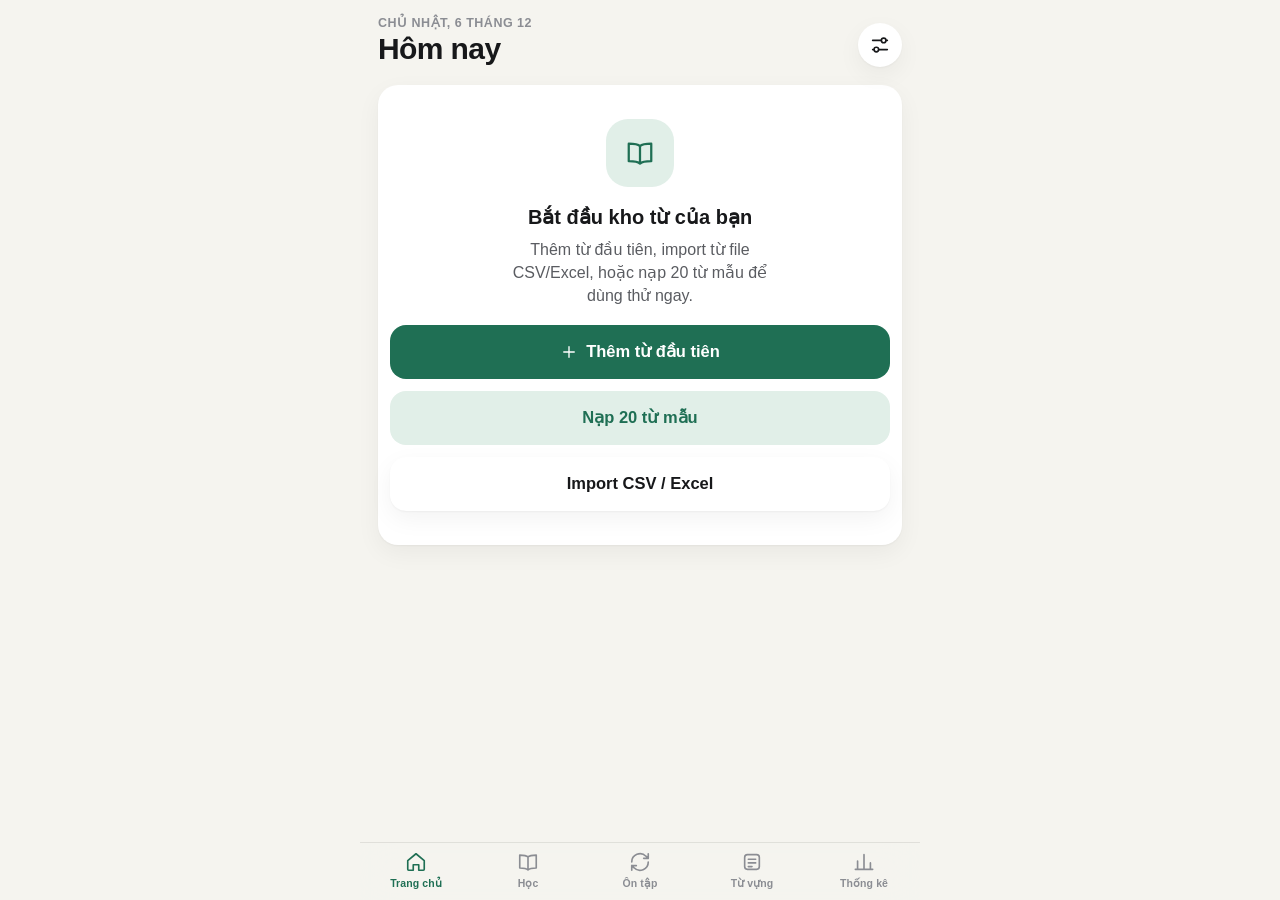
==== index.html @ 6505dfbe "Từ Vựng: PWA học từ vựng tiếng Anh với Spaced Repetition Co-Authored-By: Claude Fable 5.2 <noreply@a" ====
<!doctype html>
<html lang="vi" data-theme="light">
<head>
  <meta charset="utf-8">
  <meta name="viewport" content="width=device-width, initial-scale=1, viewport-fit=cover">
  <title>Từ Vựng</title>
  <meta name="description" content="Ứng dụng học từ vựng tiếng Anh cá nhân với Spaced Repetition">
  <meta name="theme-color" content="#F5F4EF">
  <meta name="apple-mobile-web-app-capable" content="yes">
  <meta name="mobile-web-app-capable" content="yes">
  <meta name="apple-mobile-web-app-status-bar-style" content="default">
  <meta name="apple-mobile-web-app-title" content="Từ Vựng">
  <meta name="format-detection" content="telephone=no">
  <link rel="manifest" href="manifest.webmanifest">
  <link rel="apple-touch-icon" href="icons/apple-touch-icon.png">
  <link rel="icon" type="image/png" href="icons/icon-192.png">
  <link rel="stylesheet" href="css/app.css">
  <script>
    // Áp dụng giao diện sáng/tối sớm để tránh nháy màu khi mở app.
    try {
      var t = localStorage.getItem('theme') || 'auto';
      if (t === 'auto') t = matchMedia('(prefers-color-scheme: dark)').matches ? 'dark' : 'light';
      document.documentElement.dataset.theme = t;
    } catch (e) {}
  </script>
</head>
<body>
  <div id="app">
    <main id="view" aria-live="polite"><div class="boot">Đang tải…</div></main>
    <nav id="tabbar" aria-label="Điều hướng chính"></nav>
  </div>
  <div id="backdrop" data-act="sheet-close"></div>
  <div id="sheet" role="dialog" aria-modal="true"></div>
  <div id="toast" class="toast" role="status"></div>
  <script type="module" src="js/app.js"></script>
</body>
</html>
---- css/app.css ----
/* ===== Design tokens ===== */
:root {
  --bg: #F5F4EF;
  --surface: #FFFFFF;
  --surface-2: #ECEAE2;
  --text: #17181A;
  --text-2: #5A5C61;
  --text-3: #8B8D93;
  --line: rgba(20, 20, 20, .09);
  --accent: #1F6F54;
  --accent-ink: #FFFFFF;
  --accent-soft: #E1EFE8;
  --red: #C2412D;
  --red-soft: #FBE9E5;
  --amber: #A9690C;
  --amber-soft: #FBF0D9;
  --green: #1B7F55;
  --green-soft: #E1F2E9;
  --series-1: #2a78d6;
  --series-2: #eb6834;
  --series-3: #1baf7a;
  --neutral-mark: #C9C7BE;
  --shadow: 0 1px 2px rgba(20, 20, 20, .04), 0 8px 24px rgba(20, 20, 20, .05);
  --radius: 20px;
  --radius-sm: 14px;
  --serif: ui-serif, "New York", "Iowan Old Style", Georgia, "Times New Roman", serif;
  --sans: -apple-system, BlinkMacSystemFont, "SF Pro Text", "Segoe UI", Roboto, "Helvetica Neue", Arial, sans-serif;
  --safe-b: env(safe-area-inset-bottom, 0px);
  --safe-t: env(safe-area-inset-top, 0px);
  --tab-h: 58px;
  color-scheme: light;
}
:root[data-theme="dark"] {
  --bg: #0F1110;
  --surface: #191C1A;
  --surface-2: #242826;
  --text: #F0EFEC;
  --text-2: #B3B5B0;
  --text-3: #7F827D;
  --line: rgba(255, 255, 255, .1);
  --accent: #6FCFA5;
  --accent-ink: #0A1F16;
  --accent-soft: #17302A;
  --red: #F08A78;
  --red-soft: #3A1D18;
  --amber: #E5B45B;
  --amber-soft: #33290F;
  --green: #6FCFA5;
  --green-soft: #17302A;
  --series-1: #3987e5;
  --series-2: #d95926;
  --series-3: #199e70;
  --neutral-mark: #4A4E4B;
  --shadow: 0 1px 2px rgba(0, 0, 0, .3);
  color-scheme: dark;
}

/* ===== Base ===== */
* { box-sizing: border-box; -webkit-tap-highlight-color: transparent; }
html, body { height: 100%; margin: 0; }
body {
  background: var(--bg); color: var(--text);
  font: 16px/1.45 var(--sans);
  -webkit-font-smoothing: antialiased;
  -webkit-text-size-adjust: 100%;
  overscroll-behavior-y: none;
}
h1, h2, h3, p { margin: 0; }
button, input, select, textarea { font: inherit; color: inherit; }
button { cursor: pointer; border: 0; background: none; padding: 0; touch-action: manipulation; }
a { color: var(--accent); }
[hidden] { display: none !important; }

#app { height: 100dvh; max-width: 560px; margin: 0 auto; position: relative; display: flex; flex-direction: column; }
#view {
  flex: 1; overflow-y: auto; -webkit-overflow-scrolling: touch;
  padding: calc(var(--safe-t) + 14px) 18px calc(var(--tab-h) + var(--safe-b) + 28px);
}
body.no-tabs #view { padding-bottom: calc(var(--safe-b) + 28px); }
.boot { padding: 40vh 0; text-align: center; color: var(--text-3); }
#view.enter > .page { animation: fade .22s ease both; }
@keyframes fade { from { opacity: 0; transform: translateY(6px); } to { opacity: 1; transform: none; } }
@media (prefers-reduced-motion: reduce) { *, *::before, *::after { animation: none !important; transition: none !important; } }

.ic { width: 22px; height: 22px; fill: none; stroke: currentColor; stroke-width: 1.8; stroke-linecap: round; stroke-linejoin: round; flex: none; }
.ic.fill { fill: currentColor; }
.ic.sm { width: 18px; height: 18px; }

/* ===== Tab bar ===== */
#tabbar {
  position: absolute; left: 0; right: 0; bottom: 0; z-index: 20;
  height: calc(var(--tab-h) + var(--safe-b)); padding-bottom: var(--safe-b);
  display: grid; grid-template-columns: repeat(5, 1fr);
  background: color-mix(in srgb, var(--bg) 82%, transparent);
  -webkit-backdrop-filter: saturate(1.6) blur(18px); backdrop-filter: saturate(1.6) blur(18px);
  border-top: 1px solid var(--line);
}
body.no-tabs #tabbar { display: none; }
.tab { display: flex; flex-direction: column; align-items: center; justify-content: center; gap: 3px; color: var(--text-3); font-size: 10.5px; font-weight: 600; letter-spacing: .01em; text-decoration: none; position: relative; }
.tab.on { color: var(--accent); }
.tab .badge { position: absolute; top: 7px; left: calc(50% + 6px); min-width: 17px; height: 17px; padding: 0 5px; border-radius: 9px; background: var(--red); color: #fff; font-size: 10.5px; line-height: 17px; text-align: center; }
:root[data-theme="dark"] .tab .badge { color: #2a0d08; }

/* ===== Headers ===== */
.top { display: flex; align-items: flex-end; justify-content: space-between; gap: 12px; margin-bottom: 18px; min-height: 52px; }
.eyebrow { font-size: 12.5px; font-weight: 600; color: var(--text-3); letter-spacing: .04em; text-transform: uppercase; }
h1 { font: 700 30px/1.15 var(--sans); letter-spacing: -.02em; }
h2 { font-size: 13px; font-weight: 700; color: var(--text-3); letter-spacing: .05em; text-transform: uppercase; margin: 26px 2px 10px; }
.nav { display: flex; align-items: center; gap: 6px; margin: 0 -8px 12px; min-height: 44px; }
.nav h3 { flex: 1; font-size: 17px; font-weight: 650; text-align: center; white-space: nowrap; overflow: hidden; text-overflow: ellipsis; }
.iconbtn { width: 44px; height: 44px; display: inline-grid; place-items: center; border-radius: 50%; color: var(--text-2); flex: none; }
.iconbtn:active { background: var(--surface-2); }
.iconbtn.tonal { background: var(--surface); box-shadow: var(--shadow); color: var(--text); }
.iconbtn.on { color: var(--amber); }
.spacer44 { width: 44px; flex: none; }

/* ===== Cards & common ===== */
.card { background: var(--surface); border-radius: var(--radius); padding: 18px; box-shadow: var(--shadow); }
.card + .card { margin-top: 12px; }
.muted { color: var(--text-2); }
.faint { color: var(--text-3); }
.small { font-size: 13.5px; }
.row-between { display: flex; align-items: center; justify-content: space-between; gap: 12px; }
.stack > * + * { margin-top: 12px; }
.center { text-align: center; }

.btn {
  display: flex; align-items: center; justify-content: center; gap: 8px; width: 100%;
  min-height: 54px; padding: 12px 18px; border-radius: 16px;
  font-weight: 650; font-size: 16.5px; text-decoration: none;
  background: var(--accent); color: var(--accent-ink);
  transition: transform .12s ease, opacity .12s ease;
}
.btn:active { transform: scale(.98); opacity: .9; }
.btn.ghost { background: var(--surface); color: var(--text); box-shadow: var(--shadow); }
.btn.soft { background: var(--accent-soft); color: var(--accent); }
.btn.danger { background: var(--red-soft); color: var(--red); }
.btn.sm { min-height: 44px; font-size: 15px; border-radius: 13px; width: auto; padding: 8px 16px; }
.btn[disabled] { opacity: .45; pointer-events: none; }
.btn-row { display: flex; gap: 10px; }
.btn-row > * { flex: 1; }
.link { color: var(--accent); font-weight: 600; min-height: 44px; display: inline-flex; align-items: center; gap: 4px; text-decoration: none; }

.chip { display: inline-flex; align-items: center; gap: 6px; min-height: 38px; padding: 0 14px; border-radius: 19px; background: var(--surface); color: var(--text-2); font-size: 14.5px; font-weight: 600; white-space: nowrap; box-shadow: inset 0 0 0 1px var(--line); }
.chip.on { background: var(--text); color: var(--bg); box-shadow: none; }
.chips { display: flex; gap: 8px; overflow-x: auto; margin: 0 -18px; padding: 2px 18px 6px; scrollbar-width: none; }
.chips::-webkit-scrollbar { display: none; }
.chips.wrap { flex-wrap: wrap; overflow: visible; margin: 0; padding: 0; }

.tag { display: inline-block; padding: 2px 9px; border-radius: 8px; background: var(--surface-2); color: var(--text-2); font-size: 12.5px; font-weight: 600; }
.dot { width: 9px; height: 9px; border-radius: 50%; flex: none; background: var(--neutral-mark); }
.dot.learning { background: var(--series-1); }
.dot.review { background: var(--series-1); }
.dot.mastered { background: var(--series-3); }

.seg { display: flex; background: var(--surface-2); border-radius: 12px; padding: 3px; }
.seg button { flex: 1; min-height: 38px; border-radius: 10px; font-size: 14.5px; font-weight: 600; color: var(--text-2); }
.seg button.on { background: var(--surface); color: var(--text); box-shadow: 0 1px 3px rgba(0, 0, 0, .12); }

.empty { text-align: center; padding: 34px 12px; }
.empty .art { width: 68px; height: 68px; border-radius: 22px; background: var(--accent-soft); color: var(--accent); display: grid; place-items: center; margin: 0 auto 16px; }
.empty .art .ic { width: 30px; height: 30px; }
.empty h3 { font-size: 20px; margin-bottom: 6px; }
.empty p { color: var(--text-2); max-width: 30ch; margin: 0 auto 18px; }

.banner { display: flex; gap: 12px; align-items: flex-start; padding: 14px 16px; border-radius: var(--radius-sm); background: var(--amber-soft); color: var(--text); font-size: 14.5px; }
.banner .ic { color: var(--amber); margin-top: 1px; }
.banner.info { background: var(--accent-soft); }
.banner.info .ic { color: var(--accent); }

/* ===== Home ===== */
.hero { background: var(--accent); color: var(--accent-ink); border-radius: 24px; padding: 20px; }
.hero .row-between { align-items: flex-start; }
.hero .big { font: 700 44px/1 var(--sans); letter-spacing: -.03em; }
.hero .lbl { opacity: .8; font-size: 14px; font-weight: 600; margin-top: 6px; }
.week { display: flex; gap: 6px; margin-top: 18px; }
.week div { flex: 1; text-align: center; font-size: 11px; font-weight: 600; opacity: .75; }
.week i { display: block; height: 6px; border-radius: 3px; background: currentColor; opacity: .25; margin-bottom: 6px; }
.week .on i { opacity: 1; }
.week .on { opacity: 1; }
.goals { display: grid; grid-template-columns: 1fr 1fr; gap: 12px; margin-top: 12px; }
.goal { background: var(--surface); border-radius: var(--radius); padding: 16px; box-shadow: var(--shadow); display: flex; align-items: center; gap: 12px; }
.ring { width: 54px; height: 54px; flex: none; transform: rotate(-90deg); }
.ring circle { fill: none; stroke-width: 6; }
.ring .bg { stroke: var(--surface-2); }
.ring .fg { stroke: var(--accent); stroke-linecap: round; transition: stroke-dashoffset .5s ease; }
.goal b { font-size: 20px; letter-spacing: -.01em; display: block; line-height: 1.1; }
.goal span { font-size: 13px; color: var(--text-2); }
.tiles { display: grid; grid-template-columns: repeat(3, 1fr); gap: 10px; }
.tiles.two { grid-template-columns: 1fr 1fr; }
.tile { background: var(--surface); border-radius: 16px; padding: 14px 12px; box-shadow: var(--shadow); }
.tile b { font-size: 24px; letter-spacing: -.02em; display: block; line-height: 1.15; }
.tile span { font-size: 12.5px; color: var(--text-2); }
.cta-stack { display: grid; gap: 10px; margin-top: 16px; }
.listlink { display: flex; align-items: center; gap: 14px; width: 100%; text-align: left; padding: 14px 16px; background: var(--surface); border-radius: var(--radius-sm); box-shadow: var(--shadow); min-height: 64px; text-decoration: none; color: var(--text); }
.listlink + .listlink { margin-top: 8px; }
.listlink .lead { width: 40px; height: 40px; border-radius: 12px; background: var(--accent-soft); color: var(--accent); display: grid; place-items: center; flex: none; }
.listlink .body { flex: 1; min-width: 0; }
.listlink b { display: block; font-size: 16px; font-weight: 650; }
.listlink small { color: var(--text-2); font-size: 13.5px; display: block; }
.listlink > .ic:last-child { color: var(--text-3); }
.listlink[disabled] { opacity: .45; pointer-events: none; }

/* ===== Vocabulary list ===== */
.search { position: relative; margin-bottom: 10px; }
.search .ic { position: absolute; left: 14px; top: 50%; transform: translateY(-50%); color: var(--text-3); }
.search input { width: 100%; height: 48px; border-radius: 14px; border: 0; background: var(--surface); padding: 0 14px 0 44px; box-shadow: var(--shadow); outline: none; }
.search input:focus { box-shadow: 0 0 0 2px var(--accent); }
.wlist { margin-top: 12px; background: var(--surface); border-radius: var(--radius); box-shadow: var(--shadow); overflow: hidden; }
.wrow { display: flex; align-items: center; gap: 10px; padding: 12px 6px 12px 16px; min-height: 64px; cursor: pointer; }
.wrow + .wrow { border-top: 1px solid var(--line); }
.wrow:active { background: var(--surface-2); }
.wrow .body { flex: 1; min-width: 0; }
.wrow .w { font: 600 17.5px/1.25 var(--serif); }
.wrow .pos { font-size: 12.5px; color: var(--text-3); font-style: italic; margin-left: 6px; }
.wrow p { color: var(--text-2); font-size: 14px; white-space: nowrap; overflow: hidden; text-overflow: ellipsis; }
.fab { position: absolute; right: 18px; bottom: calc(var(--tab-h) + var(--safe-b) + 16px); z-index: 15; width: 58px; height: 58px; border-radius: 20px; background: var(--accent); color: var(--accent-ink); display: grid; place-items: center; box-shadow: 0 8px 22px rgba(31, 111, 84, .35); }
.fab:active { transform: scale(.95); }
.fab .ic { width: 26px; height: 26px; stroke-width: 2.2; }

/* ===== Word detail ===== */
.headword { font: 700 34px/1.12 var(--serif); letter-spacing: -.01em; overflow-wrap: anywhere; }
.ipa { color: var(--text-2); font-size: 16px; font-family: "Lucida Sans Unicode", "Charis SIL", var(--sans); }
.meaning { font-size: 19px; font-weight: 600; margin-top: 12px; }
.field { padding: 14px 0; border-top: 1px solid var(--line); }
.field:first-child { border-top: 0; padding-top: 0; }
.field:last-child { padding-bottom: 0; }
.field h4 { margin: 0 0 6px; font-size: 12px; font-weight: 700; color: var(--text-3); letter-spacing: .05em; text-transform: uppercase; }
.field ul { margin: 0; padding-left: 18px; }
.field li + li { margin-top: 5px; }
.en { font-family: var(--serif); font-size: 16.5px; }
.pill-list { display: flex; flex-wrap: wrap; gap: 6px; }
.pill-list span { padding: 5px 11px; border-radius: 10px; background: var(--surface-2); font-size: 14.5px; }
.kv { display: grid; grid-template-columns: 1fr 1fr; gap: 10px 16px; font-size: 14.5px; }
.kv span { color: var(--text-2); display: block; font-size: 12.5px; }

/* ===== Forms ===== */
.form label, .lbl2 { display: block; font-size: 13px; font-weight: 650; color: var(--text-2); margin: 16px 2px 6px; }
.form label small { font-weight: 500; color: var(--text-3); }
.input, .form input[type=text], .form input[type=password], .form input[type=url], .form input[type=number], .form textarea, .form select, select.input, textarea.input {
  width: 100%; min-height: 50px; border-radius: 14px; border: 1px solid var(--line); background: var(--surface);
  padding: 12px 14px; outline: none; font-size: 16px; -webkit-appearance: none; appearance: none;
}
.form textarea, textarea.input { min-height: 84px; resize: vertical; line-height: 1.4; }
.input:focus, .form input:focus, .form textarea:focus, .form select:focus { border-color: var(--accent); box-shadow: 0 0 0 3px var(--accent-soft); }
select.input, .form select { background-image: url("data:image/svg+xml,%3Csvg xmlns='http://www.w3.org/2000/svg' width='14' height='14' viewBox='0 0 24 24' fill='none' stroke='%238B8D93' stroke-width='2.5' stroke-linecap='round' stroke-linejoin='round'%3E%3Cpath d='M6 9l6 6 6-6'/%3E%3C/svg%3E"); background-repeat: no-repeat; background-position: right 14px center; padding-right: 38px; }
.err { color: var(--red); font-size: 13.5px; margin: 6px 2px 0; }
.input.bad { border-color: var(--red); }
.savebar { position: sticky; bottom: calc(-1 * var(--safe-b) - 28px); margin: 24px -18px calc(-1 * var(--safe-b) - 28px); padding: 12px 18px calc(var(--safe-b) + 14px); background: linear-gradient(to top, var(--bg) 70%, transparent); }
.stepper { display: flex; align-items: center; gap: 4px; }
.stepper button { width: 44px; height: 44px; border-radius: 12px; background: var(--surface-2); font-size: 22px; font-weight: 500; }
.stepper b { min-width: 40px; text-align: center; font-size: 18px; }
.setrow { display: flex; align-items: center; justify-content: space-between; gap: 12px; min-height: 52px; }
.setrow + .setrow { border-top: 1px solid var(--line); padding-top: 10px; margin-top: 10px; }
.setrow small { display: block; color: var(--text-2); font-size: 13px; }

/* ===== Session ===== */
.session { display: flex; flex-direction: column; min-height: calc(100dvh - var(--safe-t) - 14px); margin-bottom: calc(-1 * (var(--safe-b) + 28px)); }
.ses-top { display: flex; align-items: center; gap: 10px; margin: 0 -8px 14px; }
.progress { flex: 1; height: 8px; border-radius: 4px; background: var(--surface-2); overflow: hidden; }
.progress i { display: block; height: 100%; border-radius: 4px; background: var(--accent); transition: width .35s ease; }
.ses-top .count { font-size: 13.5px; font-weight: 650; color: var(--text-2); min-width: 44px; text-align: right; padding-right: 8px; font-variant-numeric: tabular-nums; }
.ses-body { flex: 1; display: flex; flex-direction: column; }
.ses-actions { position: sticky; bottom: 0; z-index: 5; padding: 18px 0 calc(var(--safe-b) + 16px); background: linear-gradient(to top, var(--bg) 78%, transparent); }
.mode-label { font-size: 12.5px; font-weight: 700; letter-spacing: .05em; text-transform: uppercase; color: var(--text-3); text-align: center; margin-bottom: 10px; }

.flash { flex: 1; background: var(--surface); border-radius: 26px; box-shadow: var(--shadow); padding: 26px 22px; display: flex; flex-direction: column; min-height: 340px; cursor: pointer; position: relative; animation: cardin .28s ease both; }
@keyframes cardin { from { opacity: 0; transform: translateY(10px) scale(.985); } to { opacity: 1; transform: none; } }
.flash.back { animation: flip .32s ease both; cursor: default; }
.flash.back.still { animation: none; }
@keyframes flip { from { opacity: 0; transform: rotateX(-12deg) translateY(8px); } to { opacity: 1; transform: none; } }
.flash .front { flex: 1; display: flex; flex-direction: column; align-items: center; justify-content: center; text-align: center; gap: 10px; }
.flash .front .headword { font-size: 38px; }
.flash .front .vi { font-size: 26px; font-weight: 650; line-height: 1.25; }
.flash .hint { color: var(--text-3); font-size: 14px; text-align: center; margin-top: 18px; }
.flash .speak { position: absolute; top: 14px; right: 14px; }
.speakbtn { width: 48px; height: 48px; border-radius: 50%; background: var(--accent-soft); color: var(--accent); display: inline-grid; place-items: center; flex: none; }
.speakbtn:active { transform: scale(.94); }
.speakbtn.big { width: 96px; height: 96px; }
.speakbtn.big .ic { width: 40px; height: 40px; }
.rate { display: grid; grid-template-columns: repeat(3, 1fr); gap: 10px; }
.rate button { min-height: 68px; border-radius: 18px; display: flex; flex-direction: column; align-items: center; justify-content: center; gap: 2px; font-weight: 700; font-size: 16px; transition: transform .12s; }
.rate button:active { transform: scale(.96); }
.rate small { font-weight: 600; font-size: 12px; opacity: .8; }
.rate .again { background: var(--red-soft); color: var(--red); }
.rate .hard { background: var(--amber-soft); color: var(--amber); }
.rate .easy { background: var(--green-soft); color: var(--green); }

.question { text-align: center; padding: 18px 4px 22px; }
.question .headword { font-size: 32px; }
.question .sentence { font: 500 21px/1.45 var(--serif); text-align: left; }
.question .blank { display: inline-block; min-width: 72px; border-bottom: 2px solid var(--accent); color: var(--accent); font-weight: 700; text-align: center; }
.options { display: grid; gap: 10px; }
.opt { min-height: 58px; padding: 12px 16px; border-radius: 16px; background: var(--surface); box-shadow: var(--shadow); text-align: left; font-size: 16.5px; font-weight: 550; display: flex; align-items: center; justify-content: space-between; gap: 10px; border: 2px solid transparent; }
.opt:active { transform: scale(.985); }
.opt.right { border-color: var(--green); background: var(--green-soft); }
.opt.wrong { border-color: var(--red); background: var(--red-soft); }
.opt[disabled] { pointer-events: none; }
.opt.dim { opacity: .55; }
.answer-input { width: 100%; height: 58px; border-radius: 16px; border: 2px solid var(--line); background: var(--surface); padding: 0 16px; font-size: 19px; outline: none; text-align: center; font-family: var(--serif); }
.answer-input:focus { border-color: var(--accent); }
.feedback { border-radius: 16px; padding: 14px 16px; margin-top: 14px; animation: fade .2s ease both; }
.feedback.ok { background: var(--green-soft); }
.feedback.no { background: var(--red-soft); }
.feedback b.t { display: flex; align-items: center; gap: 8px; }
.feedback.ok b.t { color: var(--green); }
.feedback.no b.t { color: var(--red); }
.feedback p { margin-top: 4px; font-size: 15px; }
.result-big { font: 700 56px/1 var(--sans); letter-spacing: -.03em; }

/* ===== Charts ===== */
.chart { margin-top: 14px; }
.legend { display: flex; flex-wrap: wrap; gap: 6px 16px; font-size: 13px; color: var(--text-2); }
.legend i { display: inline-block; width: 10px; height: 10px; border-radius: 3px; margin-right: 6px; vertical-align: -1px; }
.readout { font-size: 13.5px; color: var(--text-2); min-height: 20px; margin: 10px 0 4px; }
.readout b { color: var(--text); }
.bars { display: flex; align-items: flex-end; gap: 2px; height: 150px; border-bottom: 1px solid var(--line); position: relative; }
.bars .maxline { position: absolute; left: 0; right: 0; top: 0; border-top: 1px dashed var(--line); font-size: 11px; color: var(--text-3); line-height: 1; padding-top: 3px; pointer-events: none; }
.bar { flex: 1; height: 100%; display: flex; flex-direction: column; justify-content: flex-end; align-items: center; gap: 2px; cursor: pointer; }
.bar i { display: block; width: 70%; max-width: 26px; min-height: 0; flex: none; }
.bar i.n { background: var(--series-1); }
.bar i.r { background: var(--series-2); }
.bar i:first-child { border-radius: 4px 4px 0 0; }
.bar.sel { background: var(--surface-2); border-radius: 6px 6px 0 0; }
.xlabels { display: flex; gap: 2px; margin-top: 6px; }
.xlabels span { flex: 1; text-align: center; font-size: 10.5px; color: var(--text-3); font-variant-numeric: tabular-nums; }
.dist { display: flex; gap: 2px; height: 14px; margin: 12px 0; }
.dist i { display: block; height: 100%; border-radius: 4px; min-width: 4px; }
.mini-bar { height: 6px; border-radius: 3px; background: var(--surface-2); overflow: hidden; margin-top: 6px; }
.mini-bar i { display: block; height: 100%; background: var(--accent); border-radius: 3px; }
table.data { width: 100%; border-collapse: collapse; font-size: 13.5px; margin-top: 8px; }
table.data th, table.data td { text-align: right; padding: 6px 4px; border-top: 1px solid var(--line); font-variant-numeric: tabular-nums; }
table.data th:first-child, table.data td:first-child { text-align: left; }
table.data th { color: var(--text-3); font-weight: 600; }
details summary { color: var(--accent); font-weight: 600; font-size: 14px; min-height: 40px; display: flex; align-items: center; cursor: pointer; list-style: none; }
details summary::-webkit-details-marker { display: none; }

/* ===== AI ===== */
.ai-out { font-size: 15.5px; line-height: 1.55; overflow-wrap: anywhere; }
.ai-out p { margin: 6px 0; }
.ai-out .li { padding-left: 16px; position: relative; margin: 4px 0; }
.ai-out .li::before { content: "•"; position: absolute; left: 2px; color: var(--text-3); }
.ai-out .h { font-weight: 700; margin-top: 14px; }
.spin { width: 22px; height: 22px; border-radius: 50%; border: 2.5px solid var(--accent-soft); border-top-color: var(--accent); animation: spin .8s linear infinite; }
@keyframes spin { to { transform: rotate(360deg); } }

/* ===== Sheet & toast ===== */
#backdrop { position: fixed; inset: 0; background: rgba(0, 0, 0, .4); opacity: 0; pointer-events: none; transition: opacity .2s; z-index: 40; }
#sheet {
  position: fixed; left: 0; right: 0; bottom: 0; z-index: 41; max-width: 560px; margin: 0 auto;
  background: var(--bg); border-radius: 24px 24px 0 0; padding: 10px 18px calc(var(--safe-b) + 18px);
  transform: translateY(105%); transition: transform .26s cubic-bezier(.2, .8, .2, 1);
  max-height: 86dvh; overflow-y: auto;
}
body.sheet-open #backdrop { opacity: 1; pointer-events: auto; }
body.sheet-open #sheet { transform: none; }
#sheet .grab { width: 38px; height: 5px; border-radius: 3px; background: var(--neutral-mark); margin: 0 auto 14px; }
#sheet h3 { font-size: 19px; margin-bottom: 6px; }
#sheet .sheet-body { color: var(--text-2); margin-bottom: 16px; }
.toast {
  position: fixed; left: 50%; bottom: calc(var(--tab-h) + var(--safe-b) + 22px); transform: translate(-50%, 20px);
  background: var(--text); color: var(--bg); padding: 11px 18px; border-radius: 14px; font-size: 14.5px; font-weight: 600;
  opacity: 0; pointer-events: none; transition: opacity .2s, transform .2s; z-index: 60; max-width: 88vw; text-align: center;
}
.toast.show { opacity: 1; transform: translate(-50%, 0); }
.toast.bad { background: var(--red); color: #fff; }
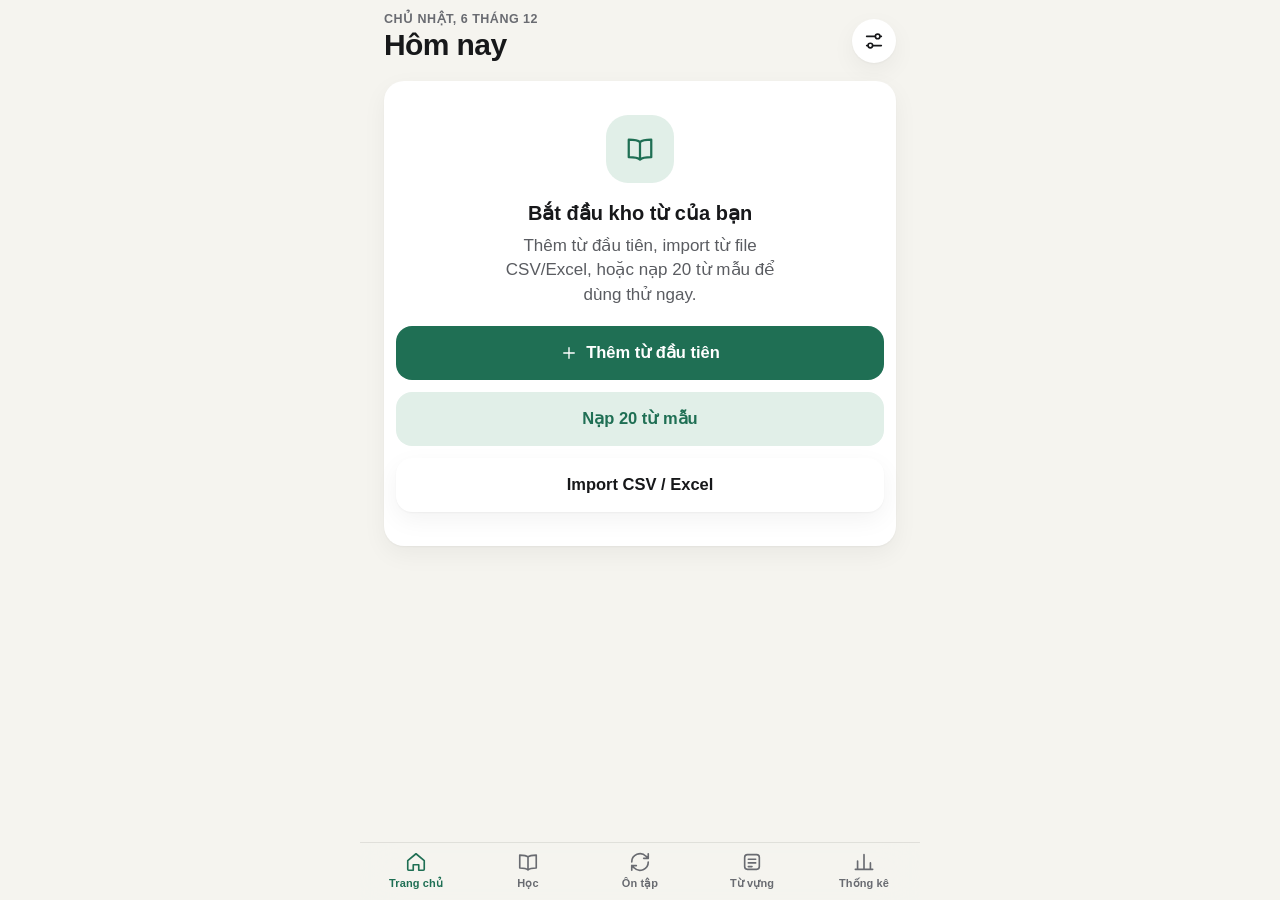
==== commit f3af0382: "Bàn phím mở không còn làm màn hình nhảy; thêm chọn màu chủ đạo trong Cài đặt Co-Authored-By: Claude " ====
--- a/index.html
+++ b/index.html
@@ -21,6 +21,7 @@
       var t = localStorage.getItem('theme') || 'auto';
       if (t === 'auto') t = matchMedia('(prefers-color-scheme: dark)').matches ? 'dark' : 'light';
       document.documentElement.dataset.theme = t;
+      document.documentElement.dataset.accent = localStorage.getItem('accent') || 'green';
     } catch (e) {}
   </script>
 </head>
--- a/css/app.css
+++ b/css/app.css
@@ -5,7 +5,7 @@
   --surface-2: #ECEAE2;
   --text: #17181A;
   --text-2: #5A5C61;
-  --text-3: #8B8D93;
+  --text-3: #696B71;
   --line: rgba(20, 20, 20, .09);
   --accent: #1F6F54;
   --accent-ink: #FFFFFF;
@@ -16,6 +16,8 @@
   --amber-soft: #FBF0D9;
   --green: #1B7F55;
   --green-soft: #E1F2E9;
+  --blue: #2A5FB8;
+  --blue-soft: #E3ECFA;
   --series-1: #2a78d6;
   --series-2: #eb6834;
   --series-3: #1baf7a;
@@ -27,6 +29,7 @@
   --sans: -apple-system, BlinkMacSystemFont, "SF Pro Text", "Segoe UI", Roboto, "Helvetica Neue", Arial, sans-serif;
   --safe-b: env(safe-area-inset-bottom, 0px);
   --safe-t: env(safe-area-inset-top, 0px);
+  --pad: 18px;
   --tab-h: 58px;
   color-scheme: light;
 }
@@ -36,7 +39,7 @@
   --surface-2: #242826;
   --text: #F0EFEC;
   --text-2: #B3B5B0;
-  --text-3: #7F827D;
+  --text-3: #8E918C;
   --line: rgba(255, 255, 255, .1);
   --accent: #6FCFA5;
   --accent-ink: #0A1F16;
@@ -47,6 +50,8 @@
   --amber-soft: #33290F;
   --green: #6FCFA5;
   --green-soft: #17302A;
+  --blue: #8FB6F2;
+  --blue-soft: #182840;
   --series-1: #3987e5;
   --series-2: #d95926;
   --series-3: #199e70;
@@ -57,7 +62,7 @@
 
 /* ===== Base ===== */
 * { box-sizing: border-box; -webkit-tap-highlight-color: transparent; }
-html, body { height: 100%; margin: 0; }
+html, body { height: 100%; margin: 0; overflow: hidden; }
 body {
   background: var(--bg); color: var(--text);
   font: 16px/1.45 var(--sans);
@@ -71,14 +76,29 @@
 a { color: var(--accent); }
 [hidden] { display: none !important; }
 
-#app { height: 100dvh; max-width: 560px; margin: 0 auto; position: relative; display: flex; flex-direction: column; }
+/* --app-h = chiều cao vùng nhìn thấy (trừ bàn phím), --kb = chiều cao bàn phím; app.js cập nhật theo visualViewport. */
+#app { height: var(--app-h, 100dvh); max-width: 560px; margin: 0 auto; position: relative; top: var(--vv-top, 0px); display: flex; flex-direction: column; }
 #view {
   flex: 1; overflow-y: auto; -webkit-overflow-scrolling: touch;
-  padding: calc(var(--safe-t) + 14px) 18px calc(var(--tab-h) + var(--safe-b) + 28px);
+  padding: calc(var(--safe-t) + 10px) var(--pad) calc(var(--tab-h) + var(--safe-b) + 28px);
 }
 body.no-tabs #view { padding-bottom: calc(var(--safe-b) + 28px); }
 .boot { padding: 40vh 0; text-align: center; color: var(--text-3); }
-#view.enter > .page { animation: fade .22s ease both; }
+#view.enter > .page.session { animation: fade .22s ease both; }
+#view.enter > .page:not(.session) > * { animation: rise .36s cubic-bezier(.2, .8, .2, 1) both; }
+#view.enter > .page:not(.session) > :nth-child(2) { animation-delay: 40ms; }
+#view.enter > .page:not(.session) > :nth-child(3) { animation-delay: 80ms; }
+#view.enter > .page:not(.session) > :nth-child(4) { animation-delay: 120ms; }
+#view.enter > .page:not(.session) > :nth-child(5) { animation-delay: 160ms; }
+#view.enter > .page:not(.session) > :nth-child(n+6) { animation-delay: 200ms; }
+@keyframes rise { from { opacity: 0; transform: translateY(12px); } to { opacity: 1; transform: none; } }
+@keyframes pop { 0% { opacity: 0; transform: scale(.5); } 60% { opacity: 1; transform: scale(1.12); } 100% { opacity: 1; transform: none; } }
+@keyframes shake { 20%, 60% { transform: translateX(-5px); } 40%, 80% { transform: translateX(5px); } }
+@keyframes pulse { 50% { transform: scale(1.025); } }
+#view.enter .hero .row-between > .ic { animation: pop .5s .25s both; }
+#view.enter .ring .fg { animation: ring .8s cubic-bezier(.2, .8, .2, 1) .15s both; }
+@keyframes ring { from { stroke-dashoffset: 150.8; } }
+canvas.confetti { position: fixed; inset: 0; width: 100%; height: 100%; pointer-events: none; z-index: 70; }
 @keyframes fade { from { opacity: 0; transform: translateY(6px); } to { opacity: 1; transform: none; } }
 @media (prefers-reduced-motion: reduce) { *, *::before, *::after { animation: none !important; transition: none !important; } }
 
@@ -245,8 +265,8 @@
 .input:focus, .form input:focus, .form textarea:focus, .form select:focus { border-color: var(--accent); box-shadow: 0 0 0 3px var(--accent-soft); }
 select.input, .form select { background-image: url("data:image/svg+xml,%3Csvg xmlns='http://www.w3.org/2000/svg' width='14' height='14' viewBox='0 0 24 24' fill='none' stroke='%238B8D93' stroke-width='2.5' stroke-linecap='round' stroke-linejoin='round'%3E%3Cpath d='M6 9l6 6 6-6'/%3E%3C/svg%3E"); background-repeat: no-repeat; background-position: right 14px center; padding-right: 38px; }
 .err { color: var(--red); font-size: 13.5px; margin: 6px 2px 0; }
-.input.bad { border-color: var(--red); }
-.savebar { position: sticky; bottom: calc(-1 * var(--safe-b) - 28px); margin: 24px -18px calc(-1 * var(--safe-b) - 28px); padding: 12px 18px calc(var(--safe-b) + 14px); background: linear-gradient(to top, var(--bg) 70%, transparent); }
+.input.bad, .form input.bad, .form textarea.bad { border-color: var(--red); }
+.savebar { position: sticky; bottom: calc(-1 * var(--safe-b) - 28px); margin: 24px calc(-1 * var(--pad)) calc(-1 * var(--safe-b) - 28px); padding: 12px var(--pad) calc(var(--safe-b) + 14px); background: linear-gradient(to top, var(--bg) 70%, transparent); }
 .stepper { display: flex; align-items: center; gap: 4px; }
 .stepper button { width: 44px; height: 44px; border-radius: 12px; background: var(--surface-2); font-size: 22px; font-weight: 500; }
 .stepper b { min-width: 40px; text-align: center; font-size: 18px; }
@@ -255,20 +275,51 @@
 .setrow small { display: block; color: var(--text-2); font-size: 13px; }
 
 /* ===== Session ===== */
-.session { display: flex; flex-direction: column; min-height: calc(100dvh - var(--safe-t) - 14px); margin-bottom: calc(-1 * (var(--safe-b) + 28px)); }
+/* Phiên học chiếm trọn màn hình: thanh tiến độ và nút chấm điểm đứng yên, chỉ phần thẻ ở giữa cuộn. */
+#view:has(> .session) { overflow: hidden; padding-bottom: 0; display: flex; flex-direction: column; }
+.session { flex: 1; min-height: 0; display: flex; flex-direction: column; }
 .ses-top { display: flex; align-items: center; gap: 10px; margin: 0 -8px 14px; }
 .progress { flex: 1; height: 8px; border-radius: 4px; background: var(--surface-2); overflow: hidden; }
-.progress i { display: block; height: 100%; border-radius: 4px; background: var(--accent); transition: width .35s ease; }
+.progress i { display: block; height: 100%; border-radius: 4px; background: var(--accent); animation: prog .4s ease both; }
+@keyframes prog { from { width: var(--from, 0%); } }
 .ses-top .count { font-size: 13.5px; font-weight: 650; color: var(--text-2); min-width: 44px; text-align: right; padding-right: 8px; font-variant-numeric: tabular-nums; }
-.ses-body { flex: 1; display: flex; flex-direction: column; }
-.ses-actions { position: sticky; bottom: 0; z-index: 5; padding: 18px 0 calc(var(--safe-b) + 16px); background: linear-gradient(to top, var(--bg) 78%, transparent); }
-.mode-label { font-size: 12.5px; font-weight: 700; letter-spacing: .05em; text-transform: uppercase; color: var(--text-3); text-align: center; margin-bottom: 10px; }
-
-.flash { flex: 1; background: var(--surface); border-radius: 26px; box-shadow: var(--shadow); padding: 26px 22px; display: flex; flex-direction: column; min-height: 340px; cursor: pointer; position: relative; animation: cardin .28s ease both; }
+.ses-body { flex: 1; min-height: 0; display: flex; flex-direction: column; overflow-x: hidden; overflow-y: auto; -webkit-overflow-scrolling: touch; overscroll-behavior: contain; margin: 0 calc(-1 * var(--pad)); padding: 18px var(--pad) 14px; }
+.ses-body > * { flex-shrink: 0; }
+.ses-actions { flex: none; padding: 10px 0 calc(var(--safe-b) + 14px); }
+/* Bài tập gõ/chọn đáp án: nút hành động nằm ngay dưới nội dung thay vì dính đáy màn hình. */
+.session.compact .ses-body { flex: 0 1 auto; padding-bottom: 6px; }
+body.kb .ses-actions { padding-bottom: 10px; }
+.ses-error { color: var(--red); font-size: 14.5px; font-weight: 600; text-align: center; margin-top: 10px; min-height: 21px; }
+.ses-error:empty { display: none; }
+.ses-error.shake { animation: shake .3s; }
+.mode-label { font-size: 12.5px; font-weight: 700; letter-spacing: .05em; text-transform: uppercase; color: var(--text-3); text-align: center; margin-bottom: 0; }
+
+.flash { flex: 1 0 auto; background: var(--surface); border-radius: 26px; box-shadow: var(--shadow); padding: 26px 22px; display: flex; flex-direction: column; min-height: 340px; cursor: pointer; position: relative; touch-action: pan-y; animation: cardin .28s ease both; -webkit-user-select: none; user-select: none; }
 @keyframes cardin { from { opacity: 0; transform: translateY(10px) scale(.985); } to { opacity: 1; transform: none; } }
-.flash.back { animation: flip .32s ease both; cursor: default; }
-.flash.back.still { animation: none; }
-@keyframes flip { from { opacity: 0; transform: rotateX(-12deg) translateY(8px); } to { opacity: 1; transform: none; } }
+.flash.back { animation: flipin-f .2s ease-out both; }
+.flash.turn { animation: flipin-b .2s ease-out both; }
+.flash.out-f { animation: flipout-f .15s ease-in both; }
+.flash.out-b { animation: flipout-b .15s ease-in both; }
+@keyframes flipout-f { to { transform: perspective(900px) rotateY(90deg); } }
+@keyframes flipout-b { to { transform: perspective(900px) rotateY(-90deg); } }
+@keyframes flipin-f { from { transform: perspective(900px) rotateY(-90deg); } to { transform: perspective(900px) rotateY(0); } }
+@keyframes flipin-b { from { transform: perspective(900px) rotateY(90deg); } to { transform: perspective(900px) rotateY(0); } }
+.flash.dragging { cursor: grabbing; will-change: transform; }
+/* Thẻ nằm gọn trong màn hình (không cần cuộn): giao toàn bộ cử chỉ cho app để vuốt không bị trễ. */
+.flash.fit { touch-action: none; }
+/* Bản sao bay ra khi chấm điểm. */
+.flash.ghost { position: fixed; margin: 0; min-height: 0; z-index: 30; pointer-events: none; animation: none; will-change: transform, opacity; }
+/* Nhãn mức chấm: nằm giữa mép trên của thẻ để không che chữ. Khi kéo thẻ lên, --sy đẩy nhãn xuống tương ứng để nó không trượt ra khỏi vùng nhìn thấy. */
+.stamp { position: absolute; top: -16px; left: 50%; translate: -50% var(--sy, 0px); padding: 6px 20px; border-radius: 999px; font-weight: 800; font-size: 17px; white-space: nowrap; pointer-events: none; z-index: 2; box-shadow: 0 4px 12px rgba(0, 0, 0, .16); }
+.stamp.l { background: var(--red); color: #fff; opacity: var(--l, 0); }
+.stamp.r { background: var(--green); color: #fff; opacity: var(--r, 0); }
+.stamp.d { background: var(--amber); color: #fff; opacity: var(--d, 0); }
+.stamp.u { background: var(--blue); color: #fff; opacity: var(--u, 0); }
+:root[data-theme="dark"] .stamp { color: #111; }
+.cheer { display: flex; align-items: center; justify-content: center; gap: 8px; background: var(--accent-soft); color: var(--accent); border-radius: 14px; padding: 10px 14px; margin-top: 12px; font-weight: 650; animation: pop .45s .15s both; }
+.empty .art.pop { animation: pop .5s both; }
+.flash.back .hint { margin-top: auto; padding-top: 18px; }
+.flash.still, .flash.back.still { animation: none; }
 .flash .front { flex: 1; display: flex; flex-direction: column; align-items: center; justify-content: center; text-align: center; gap: 10px; }
 .flash .front .headword { font-size: 38px; }
 .flash .front .vi { font-size: 26px; font-weight: 650; line-height: 1.25; }
@@ -278,13 +329,15 @@
 .speakbtn:active { transform: scale(.94); }
 .speakbtn.big { width: 96px; height: 96px; }
 .speakbtn.big .ic { width: 40px; height: 40px; }
-.rate { display: grid; grid-template-columns: repeat(3, 1fr); gap: 10px; }
-.rate button { min-height: 68px; border-radius: 18px; display: flex; flex-direction: column; align-items: center; justify-content: center; gap: 2px; font-weight: 700; font-size: 16px; transition: transform .12s; }
+.rate { display: grid; grid-template-columns: repeat(4, 1fr); gap: 8px; }
+.rate button { min-height: 76px; border-radius: 18px; display: flex; flex-direction: column; align-items: center; justify-content: center; gap: 1px; font-weight: 700; font-size: 15.5px; transition: transform .12s; padding: 6px 2px; }
+.rate button i { font-style: normal; font-size: 17px; line-height: 1; }
 .rate button:active { transform: scale(.96); }
-.rate small { font-weight: 600; font-size: 12px; opacity: .8; }
+.rate small { font-weight: 600; font-size: 11.5px; opacity: .8; white-space: nowrap; }
 .rate .again { background: var(--red-soft); color: var(--red); }
 .rate .hard { background: var(--amber-soft); color: var(--amber); }
 .rate .easy { background: var(--green-soft); color: var(--green); }
+.rate .known { background: var(--blue-soft); color: var(--blue); }
 
 .question { text-align: center; padding: 18px 4px 22px; }
 .question .headword { font-size: 32px; }
@@ -293,8 +346,8 @@
 .options { display: grid; gap: 10px; }
 .opt { min-height: 58px; padding: 12px 16px; border-radius: 16px; background: var(--surface); box-shadow: var(--shadow); text-align: left; font-size: 16.5px; font-weight: 550; display: flex; align-items: center; justify-content: space-between; gap: 10px; border: 2px solid transparent; }
 .opt:active { transform: scale(.985); }
-.opt.right { border-color: var(--green); background: var(--green-soft); }
-.opt.wrong { border-color: var(--red); background: var(--red-soft); }
+.opt.right { border-color: var(--green); background: var(--green-soft); animation: pulse .35s ease; }
+.opt.wrong { border-color: var(--red); background: var(--red-soft); animation: shake .35s ease; }
 .opt[disabled] { pointer-events: none; }
 .opt.dim { opacity: .55; }
 .answer-input { width: 100%; height: 58px; border-radius: 16px; border: 2px solid var(--line); background: var(--surface); padding: 0 16px; font-size: 19px; outline: none; text-align: center; font-family: var(--serif); }
@@ -322,6 +375,10 @@
 .bar i.r { background: var(--series-2); }
 .bar i:first-child { border-radius: 4px 4px 0 0; }
 .bar.sel { background: var(--surface-2); border-radius: 6px 6px 0 0; }
+#view.enter .bar, .bars.anim .bar { animation: growbar .55s cubic-bezier(.2, .8, .2, 1) both; animation-delay: calc(var(--i, 0) * 16ms + 140ms); }
+@keyframes growbar { from { clip-path: inset(100% 0 0 0); } to { clip-path: inset(0); } }
+#view.enter .dist, #view.enter .mini-bar i { transform-origin: left; animation: growx .6s cubic-bezier(.2, .8, .2, 1) .2s both; }
+@keyframes growx { from { transform: scaleX(0); } }
 .xlabels { display: flex; gap: 2px; margin-top: 6px; }
 .xlabels span { flex: 1; text-align: center; font-size: 10.5px; color: var(--text-3); font-variant-numeric: tabular-nums; }
 .dist { display: flex; gap: 2px; height: 14px; margin: 12px 0; }
@@ -347,10 +404,10 @@
 /* ===== Sheet & toast ===== */
 #backdrop { position: fixed; inset: 0; background: rgba(0, 0, 0, .4); opacity: 0; pointer-events: none; transition: opacity .2s; z-index: 40; }
 #sheet {
-  position: fixed; left: 0; right: 0; bottom: 0; z-index: 41; max-width: 560px; margin: 0 auto;
+  position: fixed; left: 0; right: 0; bottom: var(--kb, 0px); z-index: 41; max-width: 560px; margin: 0 auto;
   background: var(--bg); border-radius: 24px 24px 0 0; padding: 10px 18px calc(var(--safe-b) + 18px);
   transform: translateY(105%); transition: transform .26s cubic-bezier(.2, .8, .2, 1);
-  max-height: 86dvh; overflow-y: auto;
+  max-height: calc(var(--app-h, 100dvh) * .86); overflow-y: auto;
 }
 body.sheet-open #backdrop { opacity: 1; pointer-events: auto; }
 body.sheet-open #sheet { transform: none; }
@@ -363,4 +420,156 @@
   opacity: 0; pointer-events: none; transition: opacity .2s, transform .2s; z-index: 60; max-width: 88vw; text-align: center;
 }
 .toast.show { opacity: 1; transform: translate(-50%, 0); }
+/* Bàn phím đang mở: thông báo nổi ngay trên bàn phím thay vì nằm khuất phía sau. */
+body.kb .toast { bottom: calc(var(--kb, 0px) + 12px); }
+body.no-tabs:not(.kb) .toast { bottom: calc(var(--safe-b) + 22px); }
 .toast.bad { background: var(--red); color: #fff; }
+
+/* ===== iPhone màn lớn (16 Pro, 17: 402pt · 14/15/16 Plus & Pro Max: 430–440pt) ===== */
+@media (min-width: 400px) {
+  :root { --pad: 22px; }
+  body { font-size: 17px; }
+  .headword { font-size: 37px; }
+  .flash { padding: 30px 26px; border-radius: 28px; }
+  .flash .front .headword { font-size: 44px; }
+  .flash .front .vi { font-size: 29px; }
+  .meaning { font-size: 20.5px; }
+  .question .headword { font-size: 36px; }
+  .rate button { min-height: 82px; font-size: 16.5px; }
+  .rate small { font-size: 12.5px; }
+  .opt { min-height: 62px; font-size: 17.5px; }
+  .hero .big { font-size: 50px; }
+  .tab { font-size: 11px; }
+  .fab { right: 22px; }
+}
+@media (min-width: 428px) {
+  :root { --pad: 24px; }
+  .flash .front .headword { font-size: 48px; }
+  .rate { gap: 10px; }
+  .rate button { min-height: 86px; }
+}
+
+/* ===== Mini game "Chạy & Gõ" ===== */
+.game { display: flex; flex-direction: column; }
+.g-top { display: flex; align-items: center; gap: 10px; margin: 0 -8px 10px; }
+.g-hearts { flex: 1; font-size: 26px; letter-spacing: 4px; line-height: 1; color: var(--neutral-mark); }
+.g-hearts .on { color: var(--red); }
+.g-score { text-align: right; padding-right: 8px; line-height: 1.1; }
+.g-score b { display: block; font-size: 26px; font-variant-numeric: tabular-nums; letter-spacing: -.02em; }
+.g-score small { font-size: 12px; color: var(--text-2); font-weight: 600; }
+.g-stage { position: relative; height: 150px; border-radius: 22px; background: var(--surface); box-shadow: var(--shadow); overflow: hidden; flex: none; }
+.g-ground { position: absolute; left: 0; right: 0; bottom: 0; height: 30px; background: var(--surface-2); border-top: 2px solid var(--neutral-mark); }
+.g-ground::after { content: ""; position: absolute; left: 0; right: -60px; top: 11px; height: 3px; background: repeating-linear-gradient(90deg, var(--neutral-mark) 0 18px, transparent 18px 60px); animation: g-scroll .6s linear infinite; }
+@keyframes g-scroll { to { transform: translateX(-60px); } }
+.g-cloud { position: absolute; width: 54px; height: 16px; border-radius: 10px; background: var(--surface-2); animation: g-drift 14s linear infinite; }
+.g-cloud.c1 { top: 22px; left: 62%; }
+.g-cloud.c2 { top: 48px; left: 22%; width: 38px; height: 12px; animation-duration: 20s; }
+@keyframes g-drift { from { transform: translateX(120px); } to { transform: translateX(-340px); } }
+.g-hero { position: absolute; left: 11%; bottom: 26px; width: 58px; height: 58px; z-index: 2; }
+.g-hero svg, .g-obs svg { display: block; width: 100%; height: 100%; }
+.g-hero svg { animation: g-bob .32s ease-in-out infinite alternate; }
+@keyframes g-bob { to { transform: translateY(-3px); } }
+.g-hero .leg { animation: g-leg .32s ease-in-out infinite alternate; }
+.g-hero .leg.b { animation-direction: alternate-reverse; }
+@keyframes g-leg { from { transform: translateY(0); } to { transform: translateY(-5px); } }
+.g-hero.jump { animation: g-jump .56s cubic-bezier(.3, .7, .4, 1); }
+@keyframes g-jump { 0%, 100% { transform: translateY(0); } 45%, 55% { transform: translateY(-74px) rotate(-6deg); } }
+.g-hero.hurt { animation: g-hurt .5s ease both; }
+@keyframes g-hurt { 0%, 100% { transform: none; } 20% { transform: translateX(-8px) rotate(-10deg); } 40% { transform: translateX(5px) rotate(6deg); } 60% { transform: translateX(-4px) rotate(-4deg); opacity: .5; } }
+.g-stage.stop .g-ground::after, .g-stage.stop .g-cloud, .g-stage.stop .g-hero svg, .g-stage.stop .g-hero .leg { animation-play-state: paused; }
+.g-obs { position: absolute; left: 0; bottom: 27px; width: 44px; height: 37px; will-change: transform; transform: translateX(120vw); }
+.g-prompt { text-align: center; padding: 16px 4px 12px; }
+.g-meaning { font-size: 22px; font-weight: 700; line-height: 1.25; letter-spacing: -.01em; display: inline; }
+.g-pos { margin-left: 6px; vertical-align: 3px; }
+.g-slots { display: flex; flex-wrap: wrap; justify-content: center; gap: 4px; margin-top: 12px; min-height: 30px; }
+.g-slots i { font-style: normal; width: 19px; height: 28px; border-bottom: 2.5px solid var(--neutral-mark); font-family: var(--serif); font-size: 20px; line-height: 26px; text-align: center; color: var(--text-3); }
+.g-slots i.sp { border: 0; width: 10px; }
+.g-slots i.ok { color: var(--green); border-color: var(--green); font-weight: 700; }
+.g-slots i.bad, .d-tile .g-slots i.bad { color: var(--red); border-color: var(--red); font-weight: 700; }
+.g-slots i.sp.bad { width: 14px; border-bottom: 2.5px solid var(--red); }
+.d-tile .g-slots i.ok { color: var(--green); border-color: var(--green); }
+.d-input.bad { border-color: var(--red); }
+.g-note { margin-top: 10px; font-size: 14px; color: var(--text-3); min-height: 21px; }
+.g-note.bad { color: var(--red); font-weight: 650; }
+.g-input.bad { border-color: var(--red); }
+.g-pick { display: grid; grid-template-columns: 1fr 1fr; gap: 10px; }
+.g-pick button { display: flex; flex-direction: column; align-items: center; gap: 8px; padding: 16px 8px 14px; border-radius: 18px; border: 2px solid var(--line); font-weight: 650; font-size: 16px; color: var(--text); min-height: 44px; }
+.g-pick button.on { border-color: var(--accent); background: var(--accent-soft); }
+.g-hero.big { position: static; width: 76px; height: 76px; display: block; }
+.g-pick button:not(.on) .g-hero svg, .g-pick button:not(.on) .g-hero .leg, .g-hero.hurt-still svg, .g-hero.hurt-still .leg { animation: none; }
+.g-rules { margin: 8px 0 0; padding-left: 20px; color: var(--text-2); font-size: 15px; line-height: 1.5; }
+.g-rules li + li { margin-top: 4px; }
+.g-over { text-align: center; display: flex; flex-direction: column; align-items: center; gap: 2px; padding-top: 22px; }
+.g-over .g-hero { margin-bottom: 8px; transform: rotate(-8deg); }
+.g-final { font-size: 56px; line-height: 1.05; letter-spacing: -.03em; font-variant-numeric: tabular-nums; }
+.g-missed p + p { margin-top: 12px; padding-top: 12px; border-top: 1px solid var(--line); }
+
+/* ===== Mini game "Bắn Từ" ===== */
+.d-time { flex: 1; height: 8px; border-radius: 4px; background: var(--surface-2); overflow: hidden; }
+.d-time i { display: block; height: 100%; background: var(--accent); transform-origin: left; }
+.d-stage { position: relative; height: 262px; border-radius: 22px; background: var(--surface); box-shadow: var(--shadow); overflow: hidden; flex: none; margin-bottom: 12px; }
+.d-meaning { position: relative; z-index: 3; text-align: center; font-size: 19px; font-weight: 700; line-height: 1.25; padding: 12px 14px 0; display: -webkit-box; -webkit-line-clamp: 2; -webkit-box-orient: vertical; overflow: hidden; }
+.d-meaning .tag { vertical-align: 2px; }
+.d-tile { position: absolute; left: 50%; top: 0; z-index: 2; width: max-content; max-width: 92%; padding: 5px 10px 8px; border-radius: 12px; background: var(--surface-2); border: 2px solid var(--neutral-mark); will-change: transform; transform: translate(-50%, 60px); }
+.d-tile .g-slots { margin: 0; min-height: 0; gap: 3px; }
+.d-tile .g-slots i { width: 14px; height: 24px; font-size: 17px; line-height: 23px; color: var(--text); font-weight: 650; border-bottom-color: var(--text-3); }
+.d-tile .g-slots i.sp { width: 7px; }
+.d-tile.hit { background: var(--green-soft); border-color: var(--green); animation: d-hit .9s ease both; }
+.d-tile.hit .g-slots i { color: var(--green); border-color: transparent; }
+@keyframes d-hit { 0% { scale: 1; } 18% { scale: 1.18; } 35%, 75% { scale: 1; opacity: 1; } 100% { scale: .9; opacity: 0; } }
+.d-tile.smash { background: transparent; border-color: transparent; }
+.d-tile.smash .g-slots { animation: d-crush .25s ease-in both; }
+@keyframes d-crush { to { transform: scale(1.15, .1) translateY(60px); opacity: 0; } }
+.d-tile .shard { position: absolute; left: 50%; top: 50%; width: 11px; height: 9px; border-radius: 2px; background: var(--neutral-mark); animation: d-shard .55s ease-out both; }
+@keyframes d-shard { to { transform: translate(var(--x), var(--y)) rotate(var(--r)); opacity: 0; } }
+.d-badge { position: absolute; left: 50%; top: 40%; z-index: 4; translate: -50% 0; padding: 6px 18px; border-radius: 999px; background: var(--green); color: #fff; font-weight: 800; font-size: 18px; opacity: 0; pointer-events: none; }
+:root[data-theme="dark"] .d-badge { color: #111; }
+.d-badge.show { animation: d-badge .8s ease both; }
+@keyframes d-badge { 0% { opacity: 0; transform: scale(.6); } 20% { opacity: 1; transform: scale(1.1); } 30%, 80% { opacity: 1; transform: none; } 100% { opacity: 0; transform: translateY(-10px); } }
+.d-answer { position: absolute; left: 50%; top: 36%; z-index: 4; translate: -50% 0; max-width: 92%; text-align: center; padding: 8px 16px 10px; border-radius: 16px; background: var(--red-soft); color: var(--red); animation: pop .3s both; }
+.d-answer small { display: block; font-size: 12px; font-weight: 700; letter-spacing: .04em; text-transform: uppercase; }
+.d-answer b { display: block; font-size: 24px; line-height: 1.2; color: var(--text); }
+.d-answer .ipa { font-size: 14px; }
+.d-stage .g-hero svg, .d-stage .g-hero .leg { animation: none; }
+.d-mochi { left: 7%; }
+.d-mochi.fire { animation: d-fire .25s ease; }
+@keyframes d-fire { 40% { transform: translate(-5px, 3px) rotate(-8deg); } }
+.d-bolt { left: auto; right: 7%; }
+.d-hammer { position: absolute; left: -22px; top: -22px; width: 30px; height: 44px; transform-origin: 50% 95%; transform: rotate(20deg); }
+.d-hammer svg { width: 100%; height: 100%; display: block; }
+.d-bolt.swing { animation: d-lunge .5s ease both; }
+.d-bolt.swing .d-hammer { animation: d-swing .5s ease both; }
+@keyframes d-lunge { 30%, 60% { transform: translateX(-46px); } }
+@keyframes d-swing { 0% { transform: rotate(20deg); } 22% { transform: rotate(45deg); } 40%, 60% { transform: rotate(-95deg); } 100% { transform: rotate(20deg); } }
+.d-shot { position: absolute; left: -6px; top: -6px; width: 12px; height: 12px; border-radius: 50%; background: var(--amber); box-shadow: 0 0 0 4px var(--amber-soft); z-index: 3; }
+.d-duo { display: flex; justify-content: center; gap: 18px; margin-bottom: 14px; }
+.d-duo .g-hero svg, .d-duo .g-hero .leg { animation: none; }
+
+/* ===== Mini game khi bàn phím mở: sân chơi tự co lại để ô gõ luôn nằm trên bàn phím =====
+   Trên màn hình đủ cao các công thức dưới đây cho ra đúng kích thước gốc, nên bố cục không xê dịch khi bàn phím đóng/mở. */
+body.kb .game .g-stage { height: clamp(92px, calc(var(--app-h) - var(--safe-t) - 300px), 150px); }
+body.kb .game .d-stage { height: clamp(168px, calc(var(--app-h) - var(--safe-t) - 156px), 262px); }
+@media (max-height: 700px) {
+  body.kb .g-top { margin-bottom: 6px; }
+  body.kb .g-prompt { padding: 10px 4px 8px; }
+  body.kb .g-slots { margin-top: 8px; }
+  body.kb .g-note { margin-top: 6px; }
+  body.kb .game .d-stage { margin-bottom: 8px; }
+}
+
+/* ===== Màu chủ đạo (Cài đặt → Giao diện) ===== */
+:root[data-accent="blue"] { --accent: #1F5FBF; --accent-soft: #E2ECFB; }
+:root[data-accent="purple"] { --accent: #6B3FB8; --accent-soft: #ECE4FA; }
+:root[data-accent="teal"] { --accent: #0F7480; --accent-soft: #DDF0F2; }
+:root[data-accent="orange"] { --accent: #B4530F; --accent-soft: #FBE9D9; }
+:root[data-accent="pink"] { --accent: #B8336F; --accent-soft: #FBE3EE; }
+:root[data-theme="dark"][data-accent="blue"] { --accent: #8AB4F8; --accent-ink: #0B1B33; --accent-soft: #172A45; }
+:root[data-theme="dark"][data-accent="purple"] { --accent: #BFA2F5; --accent-ink: #1C1033; --accent-soft: #2A1F47; }
+:root[data-theme="dark"][data-accent="teal"] { --accent: #6CCFDA; --accent-ink: #06262A; --accent-soft: #133338; }
+:root[data-theme="dark"][data-accent="orange"] { --accent: #F2A766; --accent-ink: #2B1503; --accent-soft: #3A2413; }
+:root[data-theme="dark"][data-accent="pink"] { --accent: #F29BC0; --accent-ink: #330B1E; --accent-soft: #40192B; }
+.swatches { display: flex; flex: 1 0 100%; justify-content: space-between; padding: 2px 4px 6px; }
+.swatch { width: 34px; height: 34px; border-radius: 50%; background: var(--c); display: grid; place-items: center; color: #fff; box-shadow: inset 0 0 0 1px rgba(0, 0, 0, .08); position: relative; }
+.swatch::after { content: ""; position: absolute; inset: -5px; border-radius: 50%; }
+.swatch.on { box-shadow: 0 0 0 2px var(--surface), 0 0 0 4px var(--c); }
+.swatch .ic { width: 18px; height: 18px; }
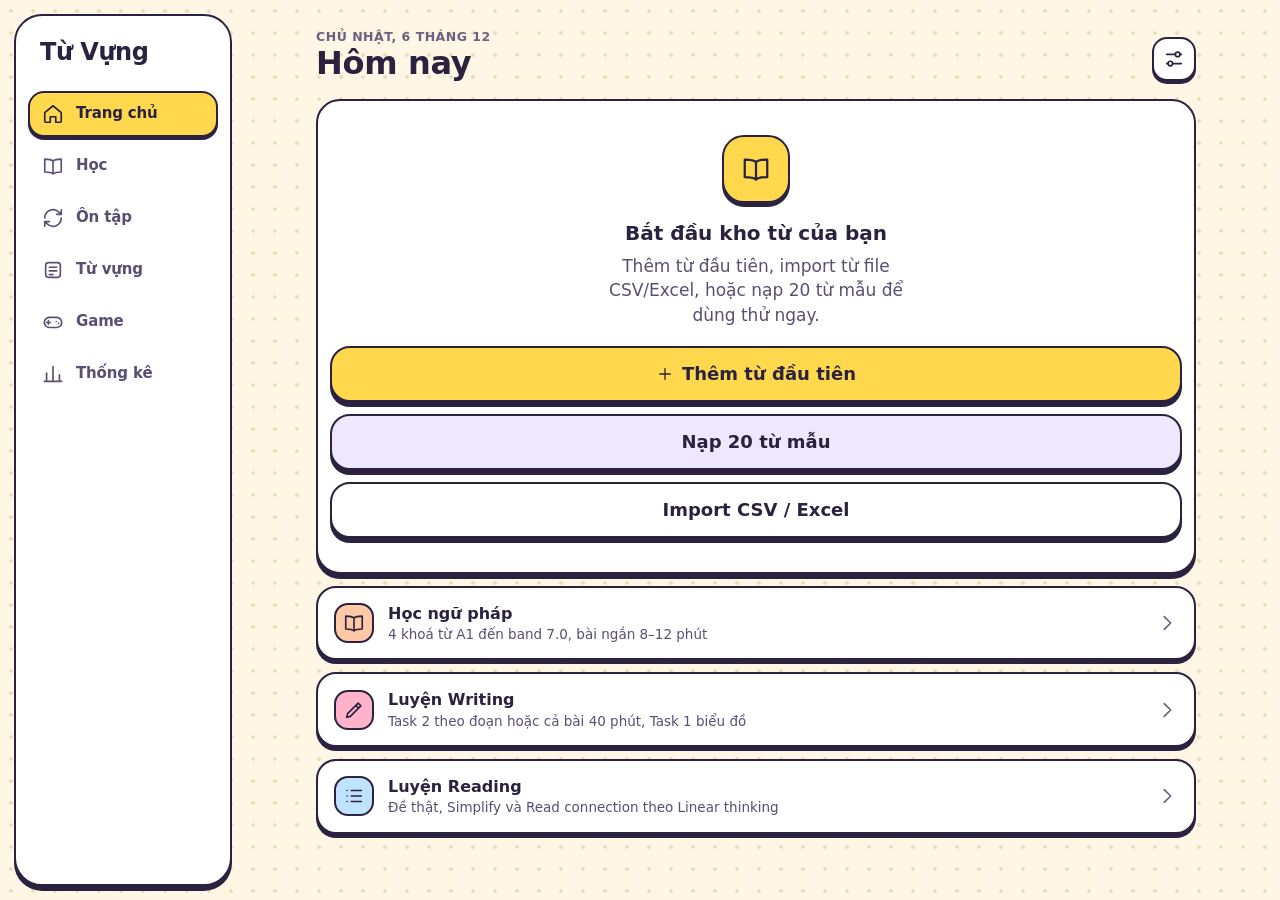
==== commit 2b949227: "Giao diện sticker cho toàn app (giống tab Game) Nền kem chấm bi, thẻ viền mực + bóng khối, nút chính" ====
--- a/index.html
+++ b/index.html
@@ -5,7 +5,7 @@
   <meta name="viewport" content="width=device-width, initial-scale=1, viewport-fit=cover">
   <title>Từ Vựng</title>
   <meta name="description" content="Ứng dụng học từ vựng tiếng Anh cá nhân với Spaced Repetition">
-  <meta name="theme-color" content="#F5F4EF">
+  <meta name="theme-color" content="#FFF6E6">
   <meta name="apple-mobile-web-app-capable" content="yes">
   <meta name="mobile-web-app-capable" content="yes">
   <meta name="apple-mobile-web-app-status-bar-style" content="default">
@@ -15,6 +15,7 @@
   <link rel="apple-touch-icon" href="icons/apple-touch-icon.png">
   <link rel="icon" type="image/png" href="icons/icon-192.png">
   <link rel="stylesheet" href="css/app.css">
+  <link rel="stylesheet" href="css/sticker.css">
   <script>
     // Áp dụng giao diện sáng/tối sớm để tránh nháy màu khi mở app.
     try {
--- a/css/app.css
+++ b/css/app.css
@@ -21,6 +21,7 @@
   --series-1: #2a78d6;
   --series-2: #eb6834;
   --series-3: #1baf7a;
+  --series-4: #eda100;
   --neutral-mark: #C9C7BE;
   --shadow: 0 1px 2px rgba(20, 20, 20, .04), 0 8px 24px rgba(20, 20, 20, .05);
   --radius: 20px;
@@ -55,6 +56,7 @@
   --series-1: #3987e5;
   --series-2: #d95926;
   --series-3: #199e70;
+  --series-4: #c98500;
   --neutral-mark: #4A4E4B;
   --shadow: 0 1px 2px rgba(0, 0, 0, .3);
   color-scheme: dark;
@@ -110,7 +112,7 @@
 #tabbar {
   position: absolute; left: 0; right: 0; bottom: 0; z-index: 20;
   height: calc(var(--tab-h) + var(--safe-b)); padding-bottom: var(--safe-b);
-  display: grid; grid-template-columns: repeat(5, 1fr);
+  display: grid; grid-template-columns: repeat(6, 1fr);
   background: color-mix(in srgb, var(--bg) 82%, transparent);
   -webkit-backdrop-filter: saturate(1.6) blur(18px); backdrop-filter: saturate(1.6) blur(18px);
   border-top: 1px solid var(--line);
@@ -273,10 +275,19 @@
 .setrow { display: flex; align-items: center; justify-content: space-between; gap: 12px; min-height: 52px; }
 .setrow + .setrow { border-top: 1px solid var(--line); padding-top: 10px; margin-top: 10px; }
 .setrow small { display: block; color: var(--text-2); font-size: 13px; }
+.setrow > div:first-child { min-width: 0; }
+/* Nút chọn 0/1/2… trong Cài đặt: gọn lại để nhãn bên trái không bị dồn thành nhiều dòng trên màn nhỏ. */
+.set-seg { flex: none; min-width: 150px; }
+.set-seg button { padding: 0 6px; min-width: 40px; }
+@media (min-width: 400px) { .set-seg { min-width: 190px; } }
+.setrow .set-seg.two { min-width: 120px; }
+/* Nút dạng nhãn nhỏ (Bật/Tắt, Nói thầm, + Lưu…): giữ kích thước nhìn thấy, mở rộng vùng chạm cho dễ bấm. */
+button.tag { position: relative; }
+button.tag::after { content: ''; position: absolute; inset: -10px -4px; }
 
 /* ===== Session ===== */
 /* Phiên học chiếm trọn màn hình: thanh tiến độ và nút chấm điểm đứng yên, chỉ phần thẻ ở giữa cuộn. */
-#view:has(> .session) { overflow: hidden; padding-bottom: 0; display: flex; flex-direction: column; }
+#view:has(> .session), body.no-tabs #view:has(> .session) { overflow: hidden; padding-bottom: 0; display: flex; flex-direction: column; }
 .session { flex: 1; min-height: 0; display: flex; flex-direction: column; }
 .ses-top { display: flex; align-items: center; gap: 10px; margin: 0 -8px 14px; }
 .progress { flex: 1; height: 8px; border-radius: 4px; background: var(--surface-2); overflow: hidden; }
@@ -286,8 +297,7 @@
 .ses-body { flex: 1; min-height: 0; display: flex; flex-direction: column; overflow-x: hidden; overflow-y: auto; -webkit-overflow-scrolling: touch; overscroll-behavior: contain; margin: 0 calc(-1 * var(--pad)); padding: 18px var(--pad) 14px; }
 .ses-body > * { flex-shrink: 0; }
 .ses-actions { flex: none; padding: 10px 0 calc(var(--safe-b) + 14px); }
-/* Bài tập gõ/chọn đáp án: nút hành động nằm ngay dưới nội dung thay vì dính đáy màn hình. */
-.session.compact .ses-body { flex: 0 1 auto; padding-bottom: 6px; }
+/* Nút hành động luôn ở đáy màn hình; khi bàn phím mở, app co lại nên nút nằm ngay trên bàn phím. */
 body.kb .ses-actions { padding-bottom: 10px; }
 .ses-error { color: var(--red); font-size: 14.5px; font-weight: 600; text-align: center; margin-top: 10px; min-height: 21px; }
 .ses-error:empty { display: none; }
@@ -573,3 +583,822 @@
 .swatch::after { content: ""; position: absolute; inset: -5px; border-radius: 50%; }
 .swatch.on { box-shadow: 0 0 0 2px var(--surface), 0 0 0 4px var(--c); }
 .swatch .ic { width: 18px; height: 18px; }
+
+/* ===== Mini game "Nối Cụm" & "Nghe & Chạm": Mochi và Bolt tương tác ===== */
+.x-stage .g-hero svg, .x-stage .g-hero .leg { animation: none; }
+.x-stage .g-ground::after, .x-stage .g-cloud { animation: none; }
+.x-mochi { left: 10%; }
+.x-bolt { left: auto; right: 10%; }
+.x-hammer { position: absolute; right: -16px; top: -26px; width: 28px; height: 42px; transform-origin: 50% 95%; transform: rotate(-20deg); opacity: 0; }
+.x-hammer svg { width: 100%; height: 100%; display: block; }
+.x-fx { position: absolute; inset: 0; pointer-events: none; z-index: 3; }
+/* Ôm: Mochi chạy sang, hai bạn áp vào nhau, tim bay lên. */
+.x-stage.hug .x-mochi { animation: x-run-hug 1.4s ease both; }
+.x-stage.hug .x-bolt { animation: x-hugged 1.4s ease both; }
+@keyframes x-run-hug { 0% { transform: none; } 12% { transform: translate(calc(var(--run) * .3), -10px); } 30%, 72% { transform: translateX(var(--run)) rotate(8deg); } 40%, 56% { transform: translateX(calc(var(--run) + 3px)) rotate(12deg) scale(1.06, .96); } 100% { transform: none; } }
+@keyframes x-hugged { 0%, 28% { transform: none; } 40%, 56% { transform: rotate(-10deg) scale(.96, 1.05); } 48% { transform: rotate(-12deg) translateY(-4px); } 72% { transform: rotate(-6deg); } 100% { transform: none; } }
+.x-fx .hrt { position: absolute; right: calc(10% + 44px); bottom: 84px; font-style: normal; font-size: 20px; color: var(--red); opacity: 0; animation: x-heart 1s ease-out both; animation-delay: calc(.42s + var(--d)); }
+@keyframes x-heart { 0% { opacity: 0; transform: translate(var(--x), 8px) scale(.4); } 25% { opacity: 1; transform: translate(var(--x), -6px) scale(1.1); } 100% { opacity: 0; transform: translate(calc(var(--x) * 1.6), -54px) scale(.9); } }
+/* Gõ búa: Mochi chạy sang, vung búa lên đầu Bolt; Bolt bẹp xuống, sao quay vòng. */
+.x-stage.bonk .x-mochi { animation: x-run-bonk 1.7s ease both; }
+.x-stage.bonk .x-hammer { animation: x-bonk 1.7s ease both; }
+.x-stage.bonk .x-bolt { animation: x-bonked 1.7s ease both; }
+@keyframes x-run-bonk { 0% { transform: none; } 10% { transform: translate(calc(var(--run) * .3), -10px); } 24%, 74% { transform: translateX(calc(var(--run) - 16px)); } 38% { transform: translate(calc(var(--run) - 16px), -12px); } 100% { transform: none; } }
+@keyframes x-bonk { 0%, 20% { opacity: 0; transform: rotate(-20deg); } 26% { opacity: 1; transform: rotate(-50deg); } 36% { opacity: 1; transform: rotate(-70deg); } 44%, 62% { opacity: 1; transform: rotate(75deg); } 74% { opacity: 1; transform: rotate(-20deg); } 84%, 100% { opacity: 0; transform: rotate(-20deg); } }
+@keyframes x-bonked { 0%, 42% { transform: none; } 46% { transform: translateY(8px) scale(1.2, .68); } 56% { transform: translateY(3px) scale(1.08, .88) rotate(-5deg); } 66% { transform: rotate(5deg); } 76% { transform: rotate(-4deg); } 86% { transform: rotate(3deg); } 100% { transform: none; } }
+.x-fx .str { position: absolute; right: calc(10% + 22px); bottom: 92px; font-style: normal; font-size: 15px; color: var(--amber); opacity: 0; animation: x-star 1.2s linear both; animation-delay: .78s; }
+.x-stage.oops .x-fx .str { right: auto; left: calc(10% + 22px); animation-delay: .05s; }
+@keyframes x-star { 0% { opacity: 0; transform: rotate(var(--a)) translateX(16px) rotate(calc(-1 * var(--a))); } 15%, 80% { opacity: 1; } 100% { opacity: 0; transform: rotate(calc(var(--a) + 420deg)) translateX(16px) rotate(calc(-1 * var(--a) - 420deg)); } }
+/* Đập tay: hai bạn chạy vào giữa, nhảy lên chạm nhau. */
+.x-stage.five .x-mochi { animation: x-five-m 1.3s ease both; }
+.x-stage.five .x-bolt { animation: x-five-b 1.3s ease both; }
+@keyframes x-five-m { 0% { transform: none; } 30% { transform: translateX(calc(var(--run) * .5)); } 48% { transform: translate(calc(var(--run) * .5 + 6px), -46px) rotate(14deg); } 66% { transform: translateX(calc(var(--run) * .5)); } 78% { transform: translate(calc(var(--run) * .5), -12px); } 100% { transform: none; } }
+@keyframes x-five-b { 0% { transform: none; } 30% { transform: translateX(calc(var(--run) * -.5)); } 48% { transform: translate(calc(var(--run) * -.5 - 6px), -46px) rotate(-14deg); } 66% { transform: translateX(calc(var(--run) * -.5)); } 78% { transform: translate(calc(var(--run) * -.5), -12px); } 100% { transform: none; } }
+.x-fx .spark { position: absolute; left: 50%; bottom: 118px; translate: -50% 0; font-style: normal; font-size: 30px; color: var(--amber); opacity: 0; animation: x-spark .5s ease-out .56s both; }
+@keyframes x-spark { 0% { opacity: 0; transform: scale(.2) rotate(0); } 40% { opacity: 1; transform: scale(1.3) rotate(40deg); } 100% { opacity: 0; transform: scale(1.8) rotate(90deg); } }
+/* Chọn sai ở Nghe & Chạm: Mochi choáng vì bóng rơi trúng, Bolt lắc đầu. Hết giờ: cả hai ỉu xìu. */
+.x-stage.oops .x-mochi { animation: x-dizzy 1.4s ease both; }
+.x-stage.oops .x-bolt { animation: x-nono 1.2s ease both; }
+@keyframes x-dizzy { 0% { transform: translateY(7px) scale(1.18, .7); } 16% { transform: translateY(2px) scale(1.05, .92) rotate(-8deg); } 34% { transform: rotate(8deg); } 52% { transform: rotate(-6deg); } 70% { transform: rotate(5deg); } 100% { transform: none; } }
+@keyframes x-nono { 0%, 100% { transform: none; } 15%, 45%, 75% { transform: rotate(-9deg); } 30%, 60%, 90% { transform: rotate(9deg); } }
+.x-stage.sad .x-mochi, .x-stage.sad .x-bolt { animation: x-sad 1.6s ease both; }
+@keyframes x-sad { 0%, 100% { transform: none; } 20%, 80% { transform: translateY(5px) scale(1.04, .92) rotate(-4deg); } }
+
+/* Nối Cụm */
+.m-card { text-align: center; padding: 18px 6px 6px; }
+.m-text { font: 600 26px/1.3 var(--serif); margin-top: 8px; overflow-wrap: anywhere; }
+.m-text.example { font-size: 20px; font-weight: 500; text-align: left; }
+.m-blank { display: inline-block; min-width: 92px; border-bottom: 3px solid var(--accent); margin: 0 4px; line-height: 1.15; }
+.m-blank.ok { color: var(--green); border-color: var(--green); }
+.m-blank.no { color: var(--red); border-color: var(--red); }
+.m-note { min-height: 44px; margin-top: 10px; color: var(--text-2); font-size: 15px; }
+.m-opts { display: grid; grid-template-columns: 1fr 1fr; gap: 10px; margin-top: 6px; }
+.m-opt { min-height: 60px; padding: 8px 10px; border-radius: 16px; background: var(--surface); box-shadow: var(--shadow); border: 2px solid transparent; font: 600 17px/1.2 var(--serif); color: var(--text); overflow-wrap: anywhere; transition: transform .12s; }
+.m-opt:active { transform: scale(.97); }
+.m-opt.ok { border-color: var(--green); background: var(--green-soft); color: var(--green); }
+.m-opt.no { border-color: var(--red); background: var(--red-soft); color: var(--red); animation: shake .3s; }
+.m-opt[disabled]:not(.ok):not(.no) { opacity: .5; }
+
+/* Nghe & Chạm */
+.p-page { display: flex; flex-direction: column; height: 100%; }
+#view:has(> .p-page) { overflow: hidden; }
+.p-stage { flex: 1 1 auto; height: auto; min-height: 300px; }
+.p-band { position: absolute; left: 0; right: 0; bottom: 0; height: 104px; background: var(--surface); z-index: 2; }
+.p-stage .g-ground, .p-stage .g-hero, .p-stage .x-fx { z-index: 3; }
+.p-stage.done .p-speak { opacity: 0; pointer-events: none; transition: opacity .2s; }
+.p-bub { position: absolute; top: calc(100% - 104px); width: 45%; min-height: 58px; padding: 10px 12px; border-radius: 22px; background: var(--accent-soft); color: var(--text); border: 2px solid var(--accent); font-size: 15.5px; font-weight: 650; line-height: 1.25; z-index: 1; overflow-wrap: anywhere; animation: p-rise linear both; will-change: transform; }
+.p-bub.c0 { left: 3.5%; }
+.p-bub.c1 { right: 3.5%; }
+.p-bub::after { content: ""; position: absolute; left: 50%; top: 100%; width: 2px; height: 16px; background: var(--neutral-mark); }
+@keyframes p-rise { from { transform: translateY(0); } to { transform: translateY(calc(-1 * var(--rise, 600px))); } }
+.p-bub.fade { opacity: .25; transition: opacity .3s; }
+.p-bub.right { border-color: var(--green); background: var(--green-soft); color: var(--green); box-shadow: 0 0 0 4px var(--green-soft); }
+.p-bub.wrong { border-color: var(--red); background: var(--red-soft); color: var(--red); }
+.p-burst { position: absolute; width: 0; height: 0; z-index: 4; pointer-events: none; }
+.p-burst i { position: absolute; left: -5px; top: -5px; width: 10px; height: 10px; border-radius: 3px; background: var(--c); animation: p-shard .6s ease-out both; }
+@keyframes p-shard { from { transform: rotate(var(--a)) translateX(6px); opacity: 1; } to { transform: rotate(var(--a)) translateX(74px) rotate(180deg); opacity: 0; } }
+/* Khung đáp án nằm dưới sân chơi (không che bong bóng); chiều cao giữ cố định để sân chơi không xê dịch. */
+.p-foot { flex: none; min-height: 96px; display: grid; place-items: center; padding-top: 8px; }
+.p-foot .g-note { margin: 0; text-align: center; }
+.p-answer { width: 100%; text-align: center; padding: 8px 16px 10px; border-radius: 18px; animation: pop .3s both; }
+.p-answer.ok { background: var(--green-soft); color: var(--green); }
+.p-answer.no { background: var(--red-soft); color: var(--red); }
+.p-answer small { display: block; font-size: 12px; font-weight: 700; letter-spacing: .04em; text-transform: uppercase; }
+.p-answer b { font-size: 22px; line-height: 1.25; color: var(--text); }
+.p-answer .ipa { font-size: 14px; }
+.p-answer span:last-child { display: block; color: var(--text); font-size: 15px; }
+.p-speak { position: absolute; left: 50%; bottom: 38px; translate: -50% 0; z-index: 4; }
+
+/* ===== Tự điền (form thêm từ) ===== */
+.fill-row { margin-top: 10px; }
+.fill-hint { margin-top: 6px; }
+.fill-status { margin-top: 8px; padding: 10px 12px; border-radius: 12px; background: var(--surface-2); color: var(--text-2); line-height: 1.45; }
+.fill-status.ok { background: var(--accent-soft); color: var(--text); }
+.fill-status.bad { background: var(--red-soft); color: var(--red); font-weight: 600; }
+
+.fill-status { white-space: pre-line; }
+.fill-status #fill-pick { margin-top: 8px; width: 100%; }
+
+/* ===== Ngữ pháp ===== */
+.learn-switch { margin-bottom: 14px; }
+.goals.three { grid-template-columns: repeat(3, 1fr); gap: 10px; }
+.goals.three .goal { flex-direction: column; align-items: flex-start; gap: 8px; padding: 14px; }
+.goals.three .ring { width: 44px; height: 44px; }
+.goals.three .goal b { font-size: 18px; }
+.goal[role=button] { cursor: pointer; }
+.listlink.soon { opacity: .5; }
+.wlist.flat { box-shadow: none; border-radius: 0; border-top: 1px solid var(--line); }
+.wrow .num { width: 32px; height: 32px; border-radius: 50%; background: var(--surface-2); color: var(--text-2); display: grid; place-items: center; font-weight: 700; font-size: 14px; flex: none; }
+.wrow .num.done { background: var(--green-soft); color: var(--green); }
+.wrow .num.cur { background: var(--accent); color: var(--accent-ink); }
+.wrow > .ic:last-child { color: var(--text-3); margin-right: 8px; }
+.qlabel { font-size: 12.5px; font-weight: 700; letter-spacing: .05em; text-transform: uppercase; color: var(--text-3); margin-bottom: 8px; }
+.lesson-title { font-size: 24px; line-height: 1.2; margin: 0 0 12px; letter-spacing: -.01em; text-transform: none; color: var(--text); font-weight: 700; }
+.rule p, .rule li { font-size: 16.5px; line-height: 1.55; }
+.rule p + p, .rule ul + p, .rule p + ul { margin-top: 10px; }
+.rule ul { padding-left: 20px; margin: 0; }
+.rule li + li { margin-top: 6px; }
+.rule em, .ex-row em, .sentence em, .opt em, .feedback em { font-style: italic; }
+.ex-row { display: flex; gap: 12px; align-items: flex-start; padding: 12px 0; }
+.ex-row + .ex-row { border-top: 1px solid var(--line); }
+.ex-row:first-child { padding-top: 0; }
+.ex-row:last-child { padding-bottom: 0; }
+.ex-row .en { font: 500 18px/1.4 var(--serif); }
+.ex-row small { color: var(--text-2); display: block; margin-top: 3px; font-size: 14px; }
+.speakbtn.sm { width: 40px; height: 40px; }
+.speakbtn.sm .ic { width: 19px; height: 19px; }
+.tf { display: grid; grid-template-columns: 1fr 1fr; gap: 10px; }
+.tf .opt { justify-content: center; text-align: center; font-weight: 650; }
+textarea.answer-input.fix { height: auto; min-height: 96px; padding: 14px 16px; text-align: left; line-height: 1.45; resize: none; font-size: 18px; }
+ul.checks { margin: 0; padding-left: 20px; }
+ul.checks li + li { margin-top: 4px; }
+.tag.warn { background: var(--amber-soft); color: var(--amber); }
+.session .options { display: grid; gap: 10px; }
+
+/* ===== Writing ===== */
+.goals.four { grid-template-columns: repeat(4, 1fr); gap: 8px; }
+.goals.four .goal { flex-direction: column; align-items: flex-start; gap: 6px; padding: 12px 10px; }
+.goals.four .ring { width: 38px; height: 38px; }
+.goals.four .goal b { font-size: 16px; }
+.goals.four .goal span { font-size: 12px; }
+.learn-switch button { font-size: 14px; }
+.w-clip { display: -webkit-box; -webkit-line-clamp: 2; -webkit-box-orient: vertical; overflow: hidden; }
+.w-clip2 { display: -webkit-box; -webkit-line-clamp: 3; -webkit-box-orient: vertical; overflow: hidden; margin-top: 6px; color: var(--text); }
+.w-prompt { font: 500 17px/1.5 var(--serif); }
+.w-prompt.small { font-size: 15.5px; }
+.w-task { margin: 14px 2px 8px; font-weight: 600; }
+.w-editor { width: 100%; min-height: 140px; font: 17px/1.55 var(--serif); resize: vertical; }
+.w-count { margin: 6px 2px 0; font-size: 13.5px; color: var(--text-3); font-variant-numeric: tabular-nums; }
+.w-count.ok { color: var(--green); }
+.w-count.over { color: var(--amber); }
+.w-h { font-size: 13px; font-weight: 700; letter-spacing: .05em; text-transform: uppercase; color: var(--text-3); margin: 18px 2px 8px; }
+.w-h:first-child { margin-top: 4px; }
+.w-checks { list-style: none; margin: 0; padding: 0; display: grid; gap: 8px; }
+.w-checks li { display: flex; gap: 10px; align-items: flex-start; padding: 10px 12px; border-radius: 12px; background: var(--surface); box-shadow: var(--shadow); font-size: 15px; line-height: 1.4; }
+.w-checks li .ic { flex: none; margin-top: 1px; }
+.w-checks li.ok .ic { color: var(--green); }
+.w-checks li.no { background: var(--red-soft); }
+.w-checks li.no .ic { color: var(--red); }
+.w-checks li.na .ic { color: var(--text-3); }
+.w-tiles { grid-template-columns: repeat(4, 1fr); }
+.w-hit .en { font: 500 16.5px/1.5 var(--serif); }
+.w-hit mark { background: var(--amber-soft); color: inherit; border-bottom: 2px solid var(--amber); padding: 0 2px; border-radius: 3px; }
+.w-text { white-space: pre-wrap; font: 16.5px/1.6 var(--serif); }
+.w-model { background: var(--accent-soft); box-shadow: none; }
+.w-phrase { display: flex; align-items: center; justify-content: space-between; gap: 12px; }
+.w-phrase .btn { flex: none; }
+.w-self p { font-weight: 600; }
+.wchart { padding: 14px 12px 10px; }
+.wchart svg { width: 100%; height: auto; display: block; margin-top: 6px; }
+.wchart .cg { stroke: var(--line); stroke-width: 1; }
+.wchart .ca { stroke: var(--text-3); stroke-width: 1; }
+.wchart .ct { font-size: 10.5px; fill: var(--text-2); font-family: var(--sans); }
+.wchart .cl { font-size: 11px; fill: var(--text); font-weight: 600; font-family: var(--sans); }
+.chart-legend { margin-top: 6px; }
+.chart-table { margin-top: 4px; }
+
+/* Writing cả bài: đồng hồ, dàn ý, gợi ý từ */
+.w-timer { font-size: 15px; font-weight: 700; min-width: 56px; text-align: right; padding-right: 8px; font-variant-numeric: tabular-nums; color: var(--text-2); }
+.w-timer.low { color: var(--amber); }
+.w-timer.over { color: var(--red); }
+.w-plantime { font-size: 13px; font-weight: 600; color: var(--text-3); white-space: nowrap; font-variant-numeric: tabular-nums; }
+.w-plantime.over { color: var(--amber); }
+.w-plan { display: block; margin-top: 12px; }
+.w-plan span { display: block; font-size: 13.5px; font-weight: 650; color: var(--text-2); margin: 0 2px 6px; }
+.w-plan textarea { width: 100%; resize: vertical; min-height: 64px; }
+.w-plansum { margin-top: 10px; padding: 12px 14px; }
+.w-plansum summary { font-weight: 650; cursor: pointer; }
+.w-plansum dl { margin: 8px 0 0; }
+.w-plansum dt { font-size: 12.5px; color: var(--text-3); margin-top: 6px; }
+.w-plansum dd { margin: 2px 0 0; overflow-wrap: anywhere; }
+.w-vocab { margin-top: 14px; }
+.w-chips { display: flex; flex-wrap: wrap; gap: 8px; margin-top: 8px; }
+.w-chip { border: 1px solid var(--line); background: var(--surface); color: var(--text); border-radius: 999px; padding: 6px 12px; font: inherit; font-size: 14px; cursor: pointer; }
+.w-chip.used { background: var(--green-soft, rgba(52,168,83,.12)); border-color: var(--green); color: var(--green); }
+.w-chip.used::before { content: '✓ '; }
+
+/* Writing: so sánh bản viết lại, hồ sơ */
+table.w-cmp td:nth-child(4) { width: 26px; text-align: center; }
+.w-cmp .up { color: var(--green); display: inline-flex; }
+.w-cmp .down { color: var(--amber); font-weight: 800; }
+.ok-t { color: var(--green); }
+.no-t { color: var(--amber); }
+.w-diff { margin-top: 12px; }
+.w-diff summary { font-weight: 650; cursor: pointer; font-size: 14px; }
+.w-diff .w-text { margin-top: 8px; white-space: pre-wrap; line-height: 1.6; }
+.w-diff del { color: var(--red); text-decoration: line-through; background: color-mix(in srgb, var(--red) 10%, transparent); }
+.w-diff ins { color: var(--green); text-decoration: none; background: var(--green-soft); border-radius: 3px; }
+button.tag { border: 0; font: inherit; font-size: 12.5px; font-weight: 600; cursor: pointer; }
+.tag.on { background: var(--accent); color: var(--surface); }
+.w-bars { margin-bottom: 26px; }
+.w-bars .bar { position: relative; }
+.w-bars .bar i { background: var(--series-2); border-radius: 4px 4px 0 0; }
+.w-bars .bar i.none { height: 0; }
+.w-bars .bar em { position: absolute; bottom: -17px; font-style: normal; font-size: 10.5px; color: var(--text-3); font-variant-numeric: tabular-nums; }
+.w-top .tag { flex: none; }
+
+/* ===== Reading ===== */
+.learn-switch button { padding: 0 4px; }
+.goals.five { grid-template-columns: repeat(5, 1fr); gap: 6px; }
+.goals.five .goal { padding: 10px 6px; gap: 4px; }
+.goals.five .ring { width: 32px; height: 32px; }
+.goals.five .goal b { font-size: 14.5px; }
+.goals.five .goal span { font-size: 11px; }
+.r-passage { font: 17px/1.62 var(--serif); }
+.r-passage .r-title { font-size: 21px; font-weight: 650; line-height: 1.3; margin: 4px 0; font-family: inherit; }
+.r-sub { font-style: italic; color: var(--text-2); margin: 0 0 10px; font-size: 15.5px; }
+.r-para { display: grid; grid-template-columns: 22px 1fr; gap: 6px; margin: 0 0 12px; }
+.r-para p { margin: 0; }
+.r-label { font: 700 12px/1.9 var(--sans, inherit); color: var(--text-3); text-align: right; }
+.rs sup { font: 600 10.5px var(--sans, inherit); color: var(--text-3); margin-right: 2px; }
+.rs.pick { cursor: pointer; border-radius: 4px; padding: 1px 0; }
+.rs.pick:active { background: var(--surface-2); }
+.rs.mark-ok { background: var(--green-soft); box-shadow: 0 0 0 2px var(--green-soft); }
+.rs.mark-no { background: var(--red-soft); box-shadow: 0 0 0 2px var(--red-soft); }
+.rs.mark-hint { background: color-mix(in srgb, var(--amber) 22%, transparent); box-shadow: 0 0 0 2px color-mix(in srgb, var(--amber) 22%, transparent); }
+.r-passage .w { cursor: pointer; border-radius: 3px; }
+.r-passage .w:active { background: var(--accent-soft, var(--surface-2)); }
+.r-foot { margin-top: 8px; }
+.r-mini { font-size: 16px; margin-top: 8px; }
+.r-instr { font-size: 14px; color: var(--text-2); margin: 0 2px 10px; }
+.r-optlist { background: var(--surface-2); border-radius: 12px; padding: 10px 12px; margin-bottom: 12px; font-size: 14.5px; }
+.r-optlist p { margin: 2px 0; }
+.r-qcard .r-q, .r-item .r-q { font-size: 17px; line-height: 1.45; margin-top: 2px; }
+.r-tf { display: grid; grid-template-columns: repeat(3, 1fr); gap: 8px; }
+.r-tf .opt { justify-content: center; text-align: center; font-size: 14px; padding: 10px 6px; min-height: 52px; }
+.r-letters { display: flex; flex-wrap: wrap; gap: 8px; }
+.r-letters .opt { min-height: 48px; min-width: 48px; justify-content: center; padding: 8px 14px; }
+.r-mc .opt { font-size: 15.5px; font-weight: 500; }
+.opt.on { border-color: var(--accent); background: color-mix(in srgb, var(--accent) 12%, var(--surface)); }
+.r-item { margin-top: 10px; }
+.r-item .r-q { margin-bottom: 10px; }
+.r-gapin { width: 100%; }
+.r-tabs { margin: 0 0 6px; }
+.r-quote { margin: 8px 0 0; padding: 10px 12px; border-left: 3px solid var(--line); background: var(--surface); border-radius: 0 12px 12px 0; font-size: 15.5px; line-height: 1.5; }
+.r-toks { display: flex; flex-wrap: wrap; gap: 6px; }
+.r-tok { font: 16px var(--serif); padding: 6px 9px; border-radius: 9px; background: var(--surface); box-shadow: var(--shadow); min-height: 36px; color: var(--text); }
+.r-tok.struck { text-decoration: line-through; color: var(--text-3); background: var(--surface-2); box-shadow: none; }
+.r-tok.miss { outline: 2px solid var(--red); }
+.r-tok.good { outline: 2px solid var(--green-soft); }
+.r-simp { margin-top: 12px; padding: 12px 14px; border-radius: 14px; background: var(--green-soft); }
+.r-simp.hidden { display: none; }
+.r-exp { font-size: 15px; line-height: 1.55; }
+.r-exp p { margin: 0 0 8px; }
+.r-exp code, .r-study code, .r-guide code, .r-res code { font-family: var(--serif); font-size: .98em; background: var(--surface-2); padding: 0 4px; border-radius: 4px; }
+.r-tablewrap { overflow-x: auto; margin: 6px 0 10px; }
+.r-table th, .r-table td { text-align: left; vertical-align: top; }
+.r-ul, .r-ol { margin: 4px 0 8px; padding-left: 20px; }
+.r-h4 { font-size: 15px; margin: 12px 0 6px; }
+.r-guide { margin-top: 12px; padding: 12px 14px; }
+.r-guide summary, .r-det summary { font-weight: 650; cursor: pointer; }
+.r-det { margin-top: 10px; border-top: 1px solid var(--line); padding-top: 8px; }
+.r-det p { margin: 6px 0 0; }
+.r-warn { margin-top: 8px; color: var(--amber); }
+.r-study { margin-top: 12px; }
+.r-pairbtn { border: 0; cursor: pointer; font-size: 13px; padding: 5px 10px; }
+.r-res { margin-top: 8px; padding: 12px 14px; }
+.r-res summary { display: flex; gap: 10px; cursor: pointer; list-style: none; }
+.r-res summary::-webkit-details-marker { display: none; }
+.r-res-n { flex: none; font-weight: 700; display: inline-flex; align-items: center; gap: 3px; }
+.r-res.ok .r-res-n { color: var(--green); }
+.r-res.no .r-res-n { color: var(--red); }
+.r-res-q { font-size: 15px; line-height: 1.4; }
+.r-type { padding: 6px 0; }
+.r-w-row { display: flex; gap: 8px; margin-top: 10px; }
+.r-w-row .input { flex: 1; }
+.r-qcard { margin-bottom: 12px; }
+.r-res-q { color: var(--text); }
+.r-letters { display: grid; grid-template-columns: repeat(auto-fit, minmax(40px, 1fr)); gap: 6px; }
+.r-letters .opt { min-width: 0; padding: 8px 0; }
+.goals.five .goal { padding: 10px 4px; }
+.goals.five .goal span { font-size: 10.5px; white-space: nowrap; }
+
+/* =====================================================================
+   iPad và máy tính
+   - 700–999px (iPad dọc): một cột rộng hơn, thanh tab vẫn ở đáy.
+   - từ 1000px (iPad ngang, Macbook): cột điều hướng bên trái, nội dung rộng,
+     Reading và Writing chia đôi màn hình, hộp thoại nằm giữa màn hình.
+   ===================================================================== */
+.split-l, .split-r { min-width: 0; }
+@media (max-width: 999px) {
+  /* Trên điện thoại/iPad dọc bài đọc nằm dưới câu hỏi, và chỉ hiện ở bước cần đến. */
+  .ses-body > .split-l.r-side { order: 2; }
+  .only-wide, .m-hide { display: none !important; }
+}
+@media (min-width: 700px) {
+  :root { --pad: 32px; }
+  #app, #sheet { max-width: 760px; }
+  .home-grid, .split { display: block; }
+}
+@media (min-width: 1000px) {
+  :root { --pad: 40px; --side-w: 232px; }
+  #app { max-width: none; display: grid; grid-template-columns: var(--side-w) minmax(0, 1fr); grid-template-rows: minmax(0, 1fr); }
+  #view { grid-column: 2; grid-row: 1; padding: calc(var(--safe-t) + 28px) var(--pad) 48px; }
+  body.no-tabs #view { padding-bottom: 48px; }
+  #view:has(> .session) { padding-bottom: 0; }
+  #tabbar, body.no-tabs #tabbar {
+    grid-column: 1; grid-row: 1; position: relative; height: auto; display: flex; flex-direction: column; gap: 4px;
+    padding: calc(var(--safe-t) + 22px) 14px 24px; border-top: 0; border-right: 1px solid var(--line);
+    background: var(--surface-2); -webkit-backdrop-filter: none; backdrop-filter: none;
+  }
+  #tabbar::before { content: "Từ Vựng"; font: 700 21px/1.2 var(--sans); letter-spacing: -.02em; color: var(--text); padding: 4px 12px 18px; }
+  .tab { flex-direction: row; justify-content: flex-start; gap: 12px; padding: 11px 12px; border-radius: 12px; font-size: 15px; font-weight: 600; color: var(--text-2); }
+  .tab:hover { background: color-mix(in srgb, var(--text) 5%, transparent); }
+  .tab.on { background: var(--accent-soft); color: var(--accent); }
+  .tab .badge { position: static; margin-left: auto; }
+  .page { max-width: 880px; margin: 0 auto; }
+  .page.wide { max-width: 1160px; }
+  .page.session { max-width: 720px; width: 100%; margin: 0 auto; }
+  .page.session.split-page { max-width: 1440px; }
+  /* Hộp thoại giữa màn hình thay cho sheet trượt từ đáy. */
+  #sheet {
+    top: 50%; bottom: auto; left: 50%; right: auto; width: min(520px, 92vw); max-width: none; margin: 0;
+    border-radius: 22px; padding: 22px 24px; opacity: 0; pointer-events: none;
+    transform: translate(-50%, -46%); transition: opacity .18s, transform .18s; max-height: 86vh;
+  }
+  body.sheet-open #sheet { transform: translate(-50%, -50%); opacity: 1; pointer-events: auto; }
+  #sheet .grab { display: none; }
+  .toast, body.no-tabs:not(.kb) .toast { bottom: 32px; left: calc(50% + var(--side-w) / 2); }
+  .fab { position: fixed; right: 40px; bottom: 36px; }
+  .learn-switch { max-width: 520px; }
+  /* Danh sách dài chia 2 cột. */
+  .wlist { display: grid; grid-template-columns: repeat(2, minmax(0, 1fr)); }
+  .wlist > .wrow { border-top: 1px solid var(--line); }
+  .wlist > .wrow:nth-child(-n+2) { border-top: 0; }
+  .wlist > .wrow:nth-child(odd) { border-right: 1px solid var(--line); }
+  .wrow:hover, .listlink:hover { background: color-mix(in srgb, var(--text) 3%, var(--surface)); }
+  /* Trang chủ 2 cột. */
+  .home-grid { display: grid; grid-template-columns: minmax(0, 1.05fr) minmax(0, 1fr); gap: 32px; align-items: start; }
+  .home-grid > div > h2:first-child { margin-top: 0; }
+  .home-grid .goals.five .goal span { font-size: 11.5px; }
+  /* Chia đôi màn hình: mỗi bên cuộn riêng. */
+  .ses-body.split { display: grid; grid-template-columns: minmax(0, 1.08fr) minmax(0, 1fr); gap: 0; overflow: hidden; padding: 0; margin: 0; }
+  .ses-body.split > .split-l, .ses-body.split > .split-r { overflow-y: auto; -webkit-overflow-scrolling: touch; overscroll-behavior: contain; padding: 16px 28px 24px; }
+  .ses-body.split > .split-l { border-right: 1px solid var(--line); padding-left: 4px; }
+  .split-page .ses-actions { display: flex; justify-content: flex-end; }
+  .split-page .ses-actions > .btn, .split-page .ses-actions > .btn-row { width: min(440px, 100%); }
+  .r-tabs { display: none; }
+  .r-passage { font-size: 17.5px; }
+  .w-split .w-editor { min-height: 52vh; }
+  /* Đọc hiểu từng đoạn: câu gốc bên trái, Simplify/connection/main idea bên phải. */
+  .r-study { display: grid; grid-template-columns: minmax(0, 1.25fr) minmax(0, 1fr); column-gap: 24px; }
+  .r-study > .row-between { grid-column: 1 / -1; }
+  .r-study .r-study-side .r-det:first-child { margin-top: 8px; border-top: 0; padding-top: 0; }
+}
+@media (min-width: 1400px) {
+  :root { --side-w: 260px; }
+  .page:not(.session):not(.wide) { max-width: 960px; }
+}
+.w-only { display: none; }
+@media (min-width: 1000px) { .w-only { display: inline; } .m-only { display: none; } }
+@media (min-width: 700px) {
+  .goals.five .goal { padding: 12px 10px; gap: 6px; }
+  .goals.five .ring { width: 40px; height: 40px; }
+  .goals.five .goal b { font-size: 17px; }
+  .goals.five .goal span, .home-grid .goals.five .goal span { font-size: 12.5px; }
+}
+.rate.three { grid-template-columns: repeat(3, 1fr); }
+/* Reading giai đoạn 2–3 */
+.r-testhead { margin: 26px 2px 10px; gap: 10px; }
+.r-testhead h2 { margin: 0; }
+.r-fullbtn { border: 0; cursor: pointer; flex: none; }
+.r-why { margin-top: 12px; }
+.r-why .pill-list { margin-top: 6px; }
+.r-why .tag { border: 0; cursor: pointer; font-size: 13px; padding: 5px 10px; }
+.r-reason + .r-reason { border-top: 1px solid var(--line); margin-top: 8px; padding-top: 8px; }
+.r-mi .opt { width: 100%; min-height: 0; font-size: 15px; font-weight: 500; margin-top: 8px; text-align: left; justify-content: flex-start; }
+.r-pp { margin: 0 0 8px; }
+.r-rv { margin-top: 10px; }
+.r-rv .opt { min-height: 48px; font-size: 15.5px; }
+.r-pat { margin-top: 10px; }
+.r-pat .tag { border: 0; cursor: pointer; }
+.mt-meter { height: 8px; border-radius: 4px; background: var(--surface-2); overflow: hidden; margin-top: 10px; }
+.mt-meter i { display: block; height: 100%; width: 0; background: var(--accent); transition: width .05s linear; }
+
+/* ===== Speaking ===== */
+.goals.six { grid-template-columns: repeat(3, 1fr); gap: 8px; }
+.sp-page .ses-top { gap: 8px; }
+.sp-title { flex: 1; min-width: 0; font-size: 15px; white-space: nowrap; overflow: hidden; text-overflow: ellipsis; }
+.sp-q { background: var(--surface); border-radius: var(--radius); box-shadow: var(--shadow); padding: 16px 16px 14px; margin-top: 10px; }
+.sp-qtext { font: 600 19px/1.4 var(--serif); }
+.iconbtn.sp-say { width: 40px; height: 40px; background: var(--accent-soft); color: var(--accent); flex: none; }
+.sp-frame { display: flex; gap: 6px; align-items: flex-start; margin-top: 12px; color: var(--text-2); }
+.sp-frame .ic { flex: none; color: var(--accent); margin-top: 1px; }
+.sp-note { margin: 2px 2px 8px; }
+.sp-recbox { margin-top: 12px; }
+.sp-tiles { margin-top: 12px; }
+.sp-tiles .tile b { font-size: 21px; }
+.sp-warn { margin-top: 8px; color: var(--amber); font-weight: 600; }
+.sp-compare { margin-top: 6px; color: var(--text-2); }
+.sp-take { background: var(--surface); border-radius: var(--radius-sm); box-shadow: var(--shadow); padding: 10px 12px; margin-top: 10px; }
+.sp-take audio { width: 100%; margin-top: 6px; height: 40px; }
+.sp-take .tag { margin-top: 6px; }
+.sp-h { margin: 18px 2px 8px; font-size: 13px; font-weight: 700; color: var(--text-3); letter-spacing: .05em; text-transform: uppercase; }
+.sp-samples { display: grid; gap: 10px; }
+.sp-sample { background: var(--surface); border-radius: var(--radius-sm); box-shadow: var(--shadow); padding: 12px 14px; }
+.sp-sample.b7 { border-left: 3px solid var(--accent); }
+.sp-text { margin-top: 8px; font-size: 16.5px; line-height: 1.6; }
+.sp-text p + p { margin-top: 8px; }
+.sp-vocab { display: grid; gap: 8px; }
+.sp-v { background: var(--surface); border-radius: 12px; padding: 9px 12px; font-size: 15px; }
+.sp-v small { display: block; color: var(--text-2); font-size: 13px; margin-top: 2px; }
+.sp-v .sp-err { color: var(--amber); }
+.sp-gram { margin-top: 10px; color: var(--text-2); }
+.sp-gl { margin: 0; padding-left: 20px; color: var(--text-2); line-height: 1.5; }
+.sp-hist { margin-top: 14px; }
+.sp-cue { margin-top: 10px; }
+.sp-cue-t { font: 600 18px/1.4 var(--serif); }
+.sp-cue ul { margin: 6px 0 4px; padding-left: 20px; line-height: 1.55; }
+.sp-notesbox { margin-top: 6px; font-size: 16px; }
+.sp-notes { width: 100%; border-collapse: collapse; margin-top: 8px; background: var(--surface); border-radius: 12px; overflow: hidden; }
+.sp-notes td { padding: 7px 10px; border-top: 1px solid var(--line); vertical-align: top; }
+.sp-notes tr:first-child td { border-top: 0; }
+.sp-notes td:first-child { font-weight: 600; white-space: nowrap; color: var(--text-2); }
+.sp-mynotes { margin-top: 10px; white-space: pre-wrap; }
+.sp-self { background: var(--surface); border-radius: var(--radius-sm); box-shadow: var(--shadow); padding: 12px 14px; margin-top: 12px; }
+.sp-yn { gap: 10px; margin-top: 8px; }
+.sp-yn > span:first-child { flex: 1; min-width: 0; }
+.seg.sm { flex: none; padding: 2px; border-radius: 10px; }
+.seg.sm button { min-height: 32px; padding: 0 12px; font-size: 13.5px; }
+.sp-bands { margin-top: 14px; }
+.sp-bands table { width: 100%; border-collapse: collapse; margin-top: 6px; }
+.sp-bands th, .sp-bands td { padding: 6px; border-top: 1px solid var(--line); text-align: left; vertical-align: top; }
+.sp-prog + .sp-prog { border-top: 1px solid var(--line); margin-top: 8px; padding-top: 8px; }
+/* Tab Học có 5 mục: chữ không xuống dòng. */
+.learn-switch button { white-space: nowrap; font-size: 13px; padding: 0 2px; letter-spacing: -.01em; }
+@media (min-width: 600px) { .learn-switch button { font-size: 14px; padding: 0 6px; } }
+
+/* Speaking: chữ khi nói, xoá bản ghi */
+.sp-live { background: var(--surface); border-radius: var(--radius-sm); box-shadow: var(--shadow); padding: 10px 14px; margin-top: 10px; }
+.sp-live #sp-live { min-height: 44px; margin-top: 4px; font-size: 16px; line-height: 1.5; }
+.sp-tx { margin-top: 12px; }
+.sp-tx textarea { margin-top: 6px; width: 100%; font: 16px/1.5 var(--serif); }
+.sp-take-acts { display: flex; gap: 6px; flex-wrap: wrap; margin-top: 6px; }
+.sp-take-acts .tag { margin-top: 0; }
+.sp-tiles.four { grid-template-columns: repeat(4, 1fr); }
+.sp-tiles.four .tile b { font-size: 18px; }
+
+/* ===== Mục IELTS và Listening ===== */
+.learn-switch + .skill-switch { margin: -6px 0 14px; }
+.skill-switch button { font-size: 13.5px; min-height: 34px; padding: 0 2px; }
+.ls-q { margin-top: 10px; }
+.ls-playrow .btn { min-height: 52px; }
+.ls-play.playing { box-shadow: inset 0 0 0 2px var(--accent); }
+.ls-field { display: flex; align-items: center; gap: 8px; flex-wrap: wrap; }
+.ls-field .ls-label { font-weight: 650; }
+.ls-field .input { flex: 1; min-width: 120px; font-size: 18px; }
+.ls-tx { font-size: 17px; }
+.ls-fb { border-radius: var(--radius-sm); padding: 12px 14px; margin-top: 12px; }
+.ls-fb.good { background: var(--green-soft, rgba(46, 160, 67, .12)); }
+.ls-fb.bad { background: var(--red-soft, rgba(214, 69, 65, .1)); }
+.ls-fb > b { display: flex; align-items: center; gap: 6px; }
+.ls-fb p { margin-top: 6px; }
+.ls-tr { margin-top: 10px; }
+.ls-tr p + p { margin-top: 4px; }
+.ls-chunks { display: flex; align-items: center; gap: 6px; flex-wrap: wrap; margin-top: 10px; }
+.ls-chunks .tag, .ls-misslist .tag, .ls-wrong .tag, .ls-errs .tag { border: 0; cursor: pointer; padding: 5px 11px; font-size: 13.5px; }
+.ls-diff { line-height: 1.9; font-size: 16.5px; }
+.ls-ok { color: var(--text); }
+.ls-miss { color: var(--red); text-decoration: underline dashed; text-underline-offset: 3px; }
+.ls-sub { color: var(--red); font-weight: 650; }
+.ls-sub s, .ls-extra { color: var(--text-3); font-weight: 400; }
+.ls-legend { margin-top: 4px; display: flex; gap: 12px; }
+.ls-errs > div + div, .ls-wrong + .ls-wrong { border-top: 1px solid var(--line); margin-top: 10px; padding-top: 10px; }
+.ls-misslist { display: flex; flex-wrap: wrap; gap: 6px; margin-top: 6px; }
+.ls-catline { padding: 6px 0; gap: 10px; }
+.ls-catline + .ls-catline { border-top: 1px solid var(--line); }
+.ls-wrong .tag { margin-top: 6px; }
+.setrow.col { flex-direction: column; align-items: stretch; gap: 8px; }
+.ls-seg { width: 100%; }
+
+/* ===== Listening: đề thật ===== */
+.lt-page .ses-top { gap: 8px; }
+.lt-audio { margin-top: 12px; position: sticky; top: -18px; z-index: 3; padding: 10px 12px; }
+.lt-arow { display: flex; gap: 6px; align-items: center; min-height: 42px; }
+.lt-audio .btn { min-height: 42px; }
+.lt-audio .lt-sm { flex: none; width: auto; padding: 0 6px; min-width: 46px; font-size: 14.5px; }
+.lt-audio .lt-rate.on { background: var(--accent-soft); color: var(--accent); }
+.lt-playbtn { flex: 1; min-width: 0; white-space: nowrap; }
+.lt-done { flex: 1; }
+.lt-brow { display: flex; align-items: center; gap: 8px; margin-top: 8px; }
+.lt-bar { flex: 1; }
+.lt-bar i { animation: none; transition: width .25s linear; }
+.lt-audio #lt-time { font-variant-numeric: tabular-nums; white-space: nowrap; }
+.lt-anote { margin: 6px 2px 0; }
+.lt-group { background: var(--surface); border-radius: var(--radius); box-shadow: var(--shadow); padding: 14px 14px 16px; margin-top: 12px; }
+.lt-qhead { font-size: 12.5px; font-weight: 700; letter-spacing: .05em; text-transform: uppercase; color: var(--accent); }
+.lt-instr { margin-top: 4px; color: var(--text-2); font-size: 14px; }
+.lt-instr p + p { margin-top: 2px; }
+.lt-title, .lt-fill h4 { font-size: 16px; margin: 12px 0 6px; }
+.lt-fill { margin-top: 8px; font-size: 15.5px; line-height: 1.65; }
+.lt-fill p { margin: 4px 0; }
+.lt-fill ul, .lt-fill ol { margin: 4px 0; padding-left: 20px; }
+.lt-card { border: 1px solid var(--line); border-radius: var(--radius-sm); padding: 10px 12px; margin-top: 8px; }
+.lt-cell + .lt-cell { margin-top: 6px; }
+.lt-cell small { display: block; font-size: 11.5px; font-weight: 700; color: var(--text-3); text-transform: uppercase; letter-spacing: .03em; }
+.lt-trow { padding: 4px 0; }
+.lt-trow > div:first-child:not(:only-child) { font-weight: 650; }
+.lt-gap { display: inline-block; width: 8.5em; max-width: 100%; height: 34px; padding: 0 8px; margin: 2px 2px; border: 1.5px solid var(--accent); border-radius: 8px; background: var(--bg); font-size: 16px; vertical-align: middle; }
+.lt-gap::placeholder { color: var(--text-3); font-weight: 700; }
+.lt-ans { display: inline-block; padding: 1px 8px; border-radius: 8px; font-weight: 600; }
+.lt-ans.ok { background: var(--green-soft); color: var(--green); }
+.lt-ans.no { background: var(--red-soft); color: var(--red); }
+.lt-ans .lt-n { margin-right: 6px; opacity: .7; }
+.lt-ans i { font-weight: 400; }
+.lt-right { color: var(--green); }
+.lt-q { margin-top: 12px; }
+.lt-q > p { font-size: 15.5px; }
+.lt-opt { display: flex; gap: 10px; align-items: center; margin-top: 8px; font-size: 15px; }
+.lt-chip { flex: none; width: 38px; height: 38px; border-radius: 10px; background: var(--surface-2); font-weight: 700; color: var(--text-2); }
+.lt-chip.on { background: var(--accent); color: var(--accent-ink, #fff); }
+.lt-chip.right { background: var(--green-soft); color: var(--green); box-shadow: inset 0 0 0 2px var(--green); }
+.lt-chip.wrong { background: var(--red-soft); color: var(--red); box-shadow: inset 0 0 0 2px var(--red); }
+.lt-chip.dim { opacity: .45; }
+.lt-chips { display: flex; flex-wrap: wrap; gap: 6px; margin-top: 6px; }
+.lt-optbox { background: var(--surface-2); border-radius: var(--radius-sm); padding: 8px 12px; margin-top: 8px; font-size: 14.5px; }
+.lt-optbox p + p { margin-top: 3px; }
+.lt-sub { font-weight: 700; margin-top: 10px; }
+.lt-mark { font-size: 12.5px; font-weight: 650; margin-left: 4px; white-space: nowrap; }
+.lt-mark.ok { color: var(--green); }
+.lt-mark.no { color: var(--red); white-space: normal; }
+.lt-bad { color: var(--red); }
+.lt-pchips { display: flex; gap: 8px; margin-top: 12px; }
+.lt-pchip { flex: 1; padding: 8px 4px; border-radius: 12px; background: var(--surface); box-shadow: var(--shadow); font-size: 13px; color: var(--text-2); display: flex; flex-direction: column; align-items: center; }
+.lt-pchip b { font-size: 16px; color: var(--text); }
+.lt-pchip.on { box-shadow: inset 0 0 0 2px var(--accent); }
+.danger-text { color: var(--red); }
+/* Chữa bài đề thật */
+.lt-rvlist { display: grid; gap: 10px; }
+.lt-rv { background: var(--surface); border-radius: var(--radius-sm); box-shadow: var(--shadow); padding: 12px 14px; border-left: 4px solid var(--green); }
+.lt-rv.no { border-left-color: var(--red); }
+.lt-rv > p { margin-top: 4px; }
+.lt-rvq { font-style: italic; }
+.lt-ev { margin: 8px 0 0; padding: 8px 10px; border-radius: 10px; background: var(--surface-2); font-size: 14.5px; line-height: 1.5; cursor: pointer; }
+.lt-ev u, .lt-tx u { text-decoration: none; background: var(--amber-soft); color: var(--text); font-weight: 650; border-radius: 3px; padding: 0 2px; }
+.lt-note { margin-top: 8px; font-size: 14.5px; line-height: 1.5; }
+.lt-note p + p, .lt-note .lt-para + p, .lt-note p + .lt-para { margin-top: 6px; }
+.lt-para > div { display: grid; grid-template-columns: 1fr 1fr; gap: 8px; margin-top: 4px; font-size: 13.5px; }
+.lt-para > div span { background: var(--accent-soft); border-radius: 8px; padding: 4px 8px; }
+.lt-tip { color: var(--text-2); display: flex; gap: 6px; }
+.lt-tip .ic { flex: none; color: var(--accent); margin-top: 2px; }
+.lt-aibtn { margin-top: 8px; display: inline-flex; align-items: center; gap: 4px; border: 0; cursor: pointer; }
+.lt-tx { background: var(--surface); border-radius: var(--radius); box-shadow: var(--shadow); padding: 12px 14px; margin-top: 14px; font-size: 15px; line-height: 1.6; }
+.lt-tx summary { font-weight: 700; cursor: pointer; list-style: none; }
+.lt-tx summary::after { content: ' ▾'; color: var(--text-3); }
+.lt-tx p { margin-top: 8px; border-radius: 8px; }
+.lt-tx hr { border: 0; border-top: 1px dashed var(--line); margin: 10px 0; }
+.lt-qb { display: inline-block; font-size: 11.5px; font-weight: 700; color: var(--accent); background: var(--accent-soft); border-radius: 6px; padding: 0 6px; margin-left: 2px; cursor: pointer; }
+.lt-flash { animation: ltflash 1.6s ease; }
+@keyframes ltflash { 0%, 40% { background: var(--amber-soft); } 100% { background: transparent; } }
+.lt-pv + .lt-pv { margin-top: 10px; }
+
+/* ===== Tab Game & Săn từ: kiểu sticker hoạt hình (viền đậm, bóng khối, màu kẹo, chữ tròn) ===== */
+:root { --hn-ink: #2B2240; --hn-font: ui-rounded, "SF Pro Rounded", "Nunito", system-ui, -apple-system, sans-serif; }
+#view:has(> .hn-scr) { background-color: #FFF6E6; background-image: radial-gradient(#F1DDBB 1.6px, transparent 1.8px); background-size: 22px 22px; }
+#view:has(> .hn-play.win) { background-color: #E8FAF2; background-image: radial-gradient(#C3EBD9 1.6px, transparent 1.8px); }
+#view:has(> .hn-play.lose) { background-color: #FFEEF3; background-image: radial-gradient(#F7CFDC 1.6px, transparent 1.8px); }
+#view:has(> .hn-res) { background-color: #F1ECFF; background-image: radial-gradient(#DCD2FF 1.6px, transparent 1.8px); }
+.hn-scr { font-family: var(--hn-font); color: var(--hn-ink); }
+.hn-scr .faint { color: #6B6080; }
+.hn-h { font-family: var(--hn-font); font-size: 34px; font-weight: 800; letter-spacing: -.01em; margin: 0; line-height: 1.05; }
+.hn-h2 { font-family: var(--hn-font); font-size: 21px; font-weight: 800; margin: 22px 2px 10px; color: var(--hn-ink); text-transform: none; letter-spacing: 0; }
+.hn-eyebrow { margin: 0; font-size: 13px; font-weight: 800; color: #8B7FA3; }
+.hn-head { display: flex; justify-content: space-between; align-items: center; padding-top: 6px; }
+.hn-sub { margin: 4px 0 0; font-size: 13.5px; font-weight: 700; }
+.hn-scr .center { text-align: center; }
+.hn-card { position: relative; background: #FFFFFF; border: 2.5px solid var(--hn-ink); border-radius: 24px; box-shadow: 0 5px 0 var(--hn-ink); padding: 16px; margin-top: 16px; }
+.hn-tag { position: absolute; top: -14px; left: 14px; padding: 1px 10px; border: 2.5px solid var(--hn-ink); border-radius: 999px; font-weight: 800; font-size: 13.5px; max-width: calc(100% - 28px); white-space: nowrap; overflow: hidden; text-overflow: ellipsis; }
+.hn-pill { display: inline-flex; align-items: center; gap: 5px; padding: 3px 10px; border: 2.5px solid var(--hn-ink); border-radius: 999px; background: #FFFFFF; box-shadow: 0 3px 0 var(--hn-ink); font-weight: 800; font-size: 15.5px; color: var(--hn-ink); white-space: nowrap; }
+.hn-pill.sm { font-size: 13px; padding: 1px 9px; box-shadow: 0 2px 0 var(--hn-ink); }
+.hn-pill.xs { font-size: 11px; padding: 0 7px; border-width: 2px; box-shadow: none; vertical-align: 2px; }
+.hn-pill.peach { background: #FFC9A8; } .hn-pill.mint { background: #8EE3C8; } .hn-pill.pink { background: #FFB3CB; }
+.hn-btn { display: grid; place-items: center; width: 100%; min-height: 56px; margin-top: 12px; border: 2.5px solid var(--hn-ink); border-radius: 20px; background: #FFD84D; box-shadow: 0 5px 0 var(--hn-ink); font-family: var(--hn-font); font-size: 20px; font-weight: 800; color: var(--hn-ink); text-decoration: none; }
+.hn-btn:active { transform: translateY(3px); box-shadow: 0 2px 0 var(--hn-ink); }
+.hn-btn.ghost { background: #FFFFFF; font-size: 17px; min-height: 50px; }
+.hn-x { flex: none; width: 42px; height: 42px; border: 2.5px solid var(--hn-ink); border-radius: 14px; background: #FFFFFF; box-shadow: 0 3px 0 var(--hn-ink); display: grid; place-items: center; color: var(--hn-ink); }
+.hn-x .ic { width: 20px; height: 20px; stroke-width: 2.8; }
+/* Tab Game */
+.hn-daily { background: #C7B8FF; margin-top: 18px; }
+.hn-dtop { display: flex; align-items: flex-end; gap: 6px; }
+.hn-dtop > div { flex: 1; min-width: 0; }
+.hn-dtop .hn-mascot { flex: none; margin: -34px -6px -8px 0; }
+.hn-dtitle { margin: 8px 0 0; font-size: 23px; line-height: 1.12; font-weight: 800; }
+.hn-games { display: grid; gap: 12px; }
+.hn-game { display: flex; align-items: center; gap: 12px; width: 100%; padding: 12px 14px; border: 2.5px solid var(--hn-ink); border-radius: 22px; box-shadow: 0 5px 0 var(--hn-ink); text-align: left; color: var(--hn-ink); font-family: var(--hn-font); }
+.hn-gi { flex: none; width: 52px; height: 52px; border: 2.5px solid var(--hn-ink); border-radius: 16px; background: #FFFFFF; display: grid; place-items: center; }
+.hn-gb { flex: 1; min-width: 0; }
+.hn-gb b { display: block; font-size: 19px; font-weight: 800; }
+.hn-gb small { display: block; font-size: 13.5px; font-weight: 700; }
+.hn-gr { font-size: 19px; font-weight: 800; }
+.hn-minis { display: grid; grid-template-columns: repeat(4, minmax(0, 1fr)); gap: 8px; }
+.hn-mini { min-height: 64px; padding: 8px 4px; border: 2.5px solid var(--hn-ink); border-radius: 18px; box-shadow: 0 4px 0 var(--hn-ink); font-family: var(--hn-font); font-weight: 800; font-size: 13.5px; line-height: 1.2; color: var(--hn-ink); }
+/* Chọn lượt chơi */
+.hn-nav { display: flex; align-items: center; gap: 12px; padding-top: 4px; }
+.hn-nav .hn-pill { margin-left: auto; }
+.hn-stp { display: flex; align-items: center; gap: 10px; padding: 5px 0; }
+.hn-stp span { flex: none; width: 32px; height: 32px; border: 2.5px solid var(--hn-ink); border-radius: 11px; background: #FFFFFF; display: grid; place-items: center; font-weight: 800; }
+.hn-stp p { margin: 0; font-weight: 700; font-size: 15px; }
+.hn-lab { margin: 18px 2px 8px; font-size: 17px; font-weight: 800; }
+.hn-seg { display: flex; gap: 8px; }
+.hn-seg button { flex: 1; min-height: 46px; border: 2.5px solid var(--hn-ink); border-radius: 16px; background: #FFFFFF; box-shadow: 0 4px 0 var(--hn-ink); font-family: var(--hn-font); font-size: 14.5px; font-weight: 800; color: var(--hn-ink); }
+.hn-seg button.on { background: #8EE3C8; transform: translateY(2px); box-shadow: 0 2px 0 var(--hn-ink); }
+.hn-src { padding: 6px 10px; margin-top: 0; }
+.hn-select { width: 100%; min-height: 42px; border: 0; background: transparent; font-family: var(--hn-font); font-size: 16px; font-weight: 800; color: var(--hn-ink); }
+.hn-toggle { display: flex; align-items: center; justify-content: space-between; gap: 10px; padding: 12px 14px; }
+.hn-sw { width: 58px; height: 34px; flex: none; border: 2.5px solid var(--hn-ink); border-radius: 17px; background: #E8E0D2; position: relative; }
+.hn-sw i { position: absolute; top: 2px; left: 2px; width: 24px; height: 24px; border: 2px solid var(--hn-ink); border-radius: 50%; background: #FFFFFF; transition: left .15s; }
+.hn-sw.on { background: #8EE3C8; } .hn-sw.on i { left: 26px; }
+.hn-sw:disabled { opacity: .5; }
+.hn-bottom { margin-top: 18px; }
+/* Đang chơi */
+.hn-play .ses-body { padding-top: 12px; }
+.hn-top { display: flex; align-items: center; gap: 10px; }
+.hn-timer { flex: 1; height: 16px; border: 2.5px solid var(--hn-ink); border-radius: 999px; background: #FFFFFF; overflow: hidden; }
+.hn-timer i { display: block; height: 100%; background: #8EE3C8; border-right: 2.5px solid var(--hn-ink); transition: width .2s linear; }
+.hn-dots { flex: 1; display: flex; justify-content: space-between; align-items: center; }
+.hn-dot { width: 14px; height: 14px; border: 2px solid var(--hn-ink); border-radius: 50%; background: #FFFFFF; }
+.hn-dot.ok { background: #8EE3C8; } .hn-dot.no { background: #FFB3CB; } .hn-dot.cur { width: 18px; height: 18px; background: #FFD84D; }
+.hn-hud { display: flex; align-items: center; justify-content: space-between; gap: 8px; margin-top: 12px; }
+.hn-meta { font-size: 12px; font-weight: 800; color: #6B6080; text-align: center; min-width: 0; overflow: hidden; text-overflow: ellipsis; white-space: nowrap; }
+.hn-q { margin: 6px 0 0; font-size: 21px; line-height: 1.4; font-weight: 700; }
+.hn-gap { display: inline-block; min-width: 70px; padding: 0 8px; border: 2.5px dashed var(--hn-ink); border-radius: 12px; background: #FFF0B8; text-align: center; font-weight: 800; }
+.hn-gap.sm { min-width: 0; padding: 0 6px; border-width: 2px; border-radius: 8px; }
+.hn-lim { display: inline-block; margin-top: 10px; padding: 1px 9px; border: 2px solid var(--hn-ink); border-radius: 999px; font-size: 11.5px; font-weight: 800; }
+.hn-say { display: flex; align-items: flex-end; gap: 6px; margin-top: 14px; }
+.hn-say .hn-mascot { flex: none; }
+.hn-bub { flex: 1; margin-bottom: 8px; background: #FFFFFF; border: 2.5px solid var(--hn-ink); border-radius: 18px; padding: 9px 13px; font-weight: 800; font-size: 15px; }
+.hn-tiles { display: grid; grid-template-columns: repeat(2, minmax(0, 1fr)); gap: 12px; margin-top: 14px; }
+.hn-tile { display: flex; flex-direction: column; align-items: center; justify-content: center; gap: 2px; min-height: 86px; border: 2.5px solid var(--hn-ink); border-radius: 22px; box-shadow: 0 5px 0 var(--hn-ink); font-family: var(--hn-font); font-size: 20px; font-weight: 800; color: var(--hn-ink); }
+.hn-tile small { font-size: 12.5px; font-weight: 700; opacity: .8; }
+.hn-tile.dim, .hn-tf.dim { opacity: .4; }
+.hn-tile.right, .hn-tf.right { outline: 4px solid #1B9E6B; outline-offset: 3px; }
+.hn-tile.wrong, .hn-tf.wrong { outline: 4px solid #E5484D; outline-offset: 3px; transform: rotate(-2deg); }
+.hn-panel { margin-top: 18px; border: 2.5px solid var(--hn-ink); border-radius: 26px; box-shadow: 0 5px 0 var(--hn-ink); padding: 14px 16px 16px; animation: hnpop .28s cubic-bezier(.2, .9, .3, 1.3) both; }
+@keyframes hnpop { from { transform: translateY(16px) scale(.96); opacity: 0; } to { transform: none; opacity: 1; } }
+.hn-ptitle { display: flex; align-items: center; gap: 10px; }
+.hn-ptitle b { font-size: 21px; line-height: 1.15; font-weight: 800; }
+.hn-panel p { margin: 6px 0 0; font-size: 14.5px; font-weight: 700; line-height: 1.45; }
+.hn-strip { margin-top: 14px; border: 2.5px solid var(--hn-ink); border-radius: 18px; background: #FFF0B8; padding: 9px 13px; font-weight: 800; font-size: 15px; line-height: 1.45; }
+.hn-para { margin: 6px 0 0; font-size: 17px; line-height: 1.9; font-weight: 600; }
+.hn-w { padding: 1px 0; border-radius: 6px; cursor: pointer; -webkit-tap-highlight-color: transparent; -webkit-box-decoration-break: clone; box-decoration-break: clone; }
+.hn-w:not(.off):active { background: #FFF0B8; }
+.hn-w.off { cursor: default; }
+.hn-w.right, .hn-w.trap, .hn-w.miss, .hn-w.trapmark { padding: 1px 3px; }
+.hn-w.right { background: #8EE3C8; box-shadow: 0 0 0 2.5px var(--hn-ink); font-weight: 800; }
+.hn-w.trap { background: #FFB3CB; box-shadow: 0 0 0 2.5px var(--hn-ink); font-weight: 800; }
+.hn-w.trapmark { background: #FFE1EC; }
+.hn-w.miss { background: #E8E0D2; text-decoration: line-through; }
+.hn-step { margin: 14px 0 0; text-align: center; font-size: 18px; font-weight: 800; min-height: 4px; }
+.hn-tfs { display: flex; gap: 10px; margin-top: 16px; }
+.hn-tf { flex: 1; min-height: 58px; border: 2.5px solid var(--hn-ink); border-radius: 18px; box-shadow: 0 5px 0 var(--hn-ink); font-family: var(--hn-font); font-size: 16px; font-weight: 800; color: var(--hn-ink); line-height: 1.05; }
+.hn-why, .hn-more { margin-top: 10px; font-size: 14.5px; }
+.hn-why summary, .hn-more summary { font-weight: 800; cursor: pointer; }
+.hn-why .md, .hn-more .md, .hn-note .md { font-family: -apple-system, system-ui, sans-serif; font-size: 14.5px; line-height: 1.5; margin-top: 6px; }
+.hn-more { margin-top: 18px; }
+/* Giải thích sau khi chạm */
+.hn-hero { display: flex; align-items: center; gap: 12px; }
+.hn-hero p { margin: 4px 0 0; display: flex; gap: 6px; flex-wrap: wrap; }
+.hn-big { margin: 0; font-size: 31px; line-height: 1.05; font-weight: 800; }
+.hn-sent { margin: 6px 0 0; font-size: 17.5px; line-height: 1.65; font-weight: 600; }
+.hn-hl { padding: 0 4px; border-radius: 6px; }
+.hn-hl.ans { background: #8EE3C8; box-shadow: 0 0 0 2px var(--hn-ink); }
+.hn-hl.trap { background: #FFB3CB; text-decoration: line-through; }
+.hn-hl.para { background: #FFF0B8; }
+.hn-pairs { display: grid; gap: 6px; margin-top: 12px; }
+.hn-pairs div { display: flex; align-items: center; gap: 6px; font-size: 13.5px; font-weight: 800; }
+.hn-pairs span { flex: 1; padding: 5px 9px; border: 2px solid var(--hn-ink); border-radius: 12px; background: #FFF6E6; }
+.hn-pairs span + .ic + span, .hn-pairs .ic + span { background: #FFF0B8; }
+.hn-pairs .ic { flex: none; width: 18px; height: 18px; stroke-width: 3; }
+.hn-wordrow { display: flex; justify-content: space-between; align-items: center; gap: 10px; }
+.hn-word { margin: 0; font-size: 30px; line-height: 1.1; font-weight: 800; }
+.hn-wordrow p.faint { margin: 2px 0 0; font-size: 13.5px; font-weight: 700; }
+.hn-sq { flex: none; width: 50px; height: 50px; border: 2.5px solid var(--hn-ink); border-radius: 16px; background: #BFE3FF; box-shadow: 0 4px 0 var(--hn-ink); display: grid; place-items: center; color: var(--hn-ink); }
+/* Kết quả */
+.hn-res { padding-top: 6px; }
+.hn-trophy { display: flex; justify-content: center; align-items: flex-end; gap: 2px; }
+.hn-tiles3 { display: flex; gap: 8px; margin-top: 14px; }
+.hn-tiles3 div { flex: 1; text-align: center; padding: 10px 4px; border: 2.5px solid var(--hn-ink); border-radius: 18px; box-shadow: 0 4px 0 var(--hn-ink); }
+.hn-tiles3 b { display: block; font-size: 25px; line-height: 1.1; font-weight: 800; }
+.hn-tiles3 span { font-size: 12px; font-weight: 800; }
+.hn-barrow { display: flex; align-items: center; gap: 10px; font-weight: 800; font-size: 14px; margin-top: 8px; }
+.hn-barrow span:first-child { width: 72px; }
+.hn-bar { flex: 1; height: 14px; border: 2px solid var(--hn-ink); border-radius: 999px; background: #FFFFFF; overflow: hidden; }
+.hn-bar i { display: block; height: 100%; border-right: 2px solid var(--hn-ink); }
+.hn-chips { display: flex; flex-wrap: wrap; gap: 8px; margin-top: 4px; }
+.hn-chips span { padding: 3px 12px; border: 2.5px solid var(--hn-ink); border-radius: 999px; background: #D9F7EC; font-weight: 800; }
+.hn-res .hn-card p { margin: 6px 0 0; font-size: 14.5px; font-weight: 700; }
+.hn-row2 { display: flex; gap: 10px; margin-top: 20px; }
+.hn-row2 .hn-btn { margin-top: 0; font-size: 18px; }
+
+/* ===== Mini game kiểu sticker (cùng phong cách tab Game) ===== */
+#view:has(> .page.game) { background-color: #FFF6E6; background-image: radial-gradient(#F1DDBB 1.6px, transparent 1.8px); background-size: 22px 22px; }
+.page.game { font-family: var(--hn-font); color: var(--hn-ink); }
+.page.game .nav h3 { font-family: var(--hn-font); font-size: 21px; font-weight: 800; }
+.page.game .nav .iconbtn, .page.game .g-top > .iconbtn { width: 42px; height: 42px; border: 2.5px solid var(--hn-ink); border-radius: 14px; background: #FFFFFF; box-shadow: 0 3px 0 var(--hn-ink); color: var(--hn-ink); }
+.page.game .g-top { margin: 0 0 12px; }
+.page.game .card { border: 2.5px solid var(--hn-ink); border-radius: 24px; box-shadow: 0 5px 0 var(--hn-ink); background: #FFFFFF; }
+.page.game .card + .card, .page.game h2 + .card { margin-top: 16px; }
+.page.game h2 { font-family: var(--hn-font); font-size: 19px; font-weight: 800; color: var(--hn-ink); text-transform: none; letter-spacing: 0; }
+.page.game .muted, .page.game .g-rules { color: #5B5070; }
+.page.game .g-rules { font-weight: 600; }
+.page.game .btn { min-height: 56px; border: 2.5px solid var(--hn-ink); border-radius: 20px; background: #FFD84D; color: var(--hn-ink); box-shadow: 0 5px 0 var(--hn-ink); font-family: var(--hn-font); font-size: 19px; font-weight: 800; }
+.page.game .btn.ghost { background: #FFFFFF; }
+.page.game .btn.soft { background: #8EE3C8; }
+.page.game .btn:active { transform: translateY(3px); box-shadow: 0 2px 0 var(--hn-ink); }
+.page.game .eyebrow { color: #8B7FA3; font-weight: 800; }
+.page.game .g-final { font-family: var(--hn-font); font-weight: 800; }
+.page.game .g-over { background: #C7B8FF; }
+.page.game .g-over .muted { color: var(--hn-ink); font-weight: 700; }
+/* Chọn nhân vật */
+.page.game .g-pick button { border: 2.5px solid var(--hn-ink); border-radius: 20px; background: #FFFFFF; box-shadow: 0 4px 0 var(--hn-ink); font-family: var(--hn-font); font-weight: 800; color: var(--hn-ink); }
+.page.game .g-pick button.on { background: #8EE3C8; transform: translateY(2px); box-shadow: 0 2px 0 var(--hn-ink); }
+/* Sân chơi */
+.page.game .g-stage { border: 2.5px solid var(--hn-ink); border-radius: 24px; box-shadow: 0 5px 0 var(--hn-ink); background: #DFF2FF; }
+.page.game .g-ground { background: #8EE3C8; border-top: 2.5px solid var(--hn-ink); }
+.page.game .g-ground::after { background: repeating-linear-gradient(90deg, rgba(43, 34, 64, .35) 0 18px, transparent 18px 60px); }
+.page.game .g-cloud { background: #FFFFFF; border: 2px solid var(--hn-ink); }
+.page.game .g-hearts { color: #E3D6C3; -webkit-text-stroke: 1.5px var(--hn-ink); }
+.page.game .g-hearts .on { color: #FF6B8B; }
+.page.game .g-score b { font-weight: 800; }
+.page.game .g-score small { color: #6B6080; font-weight: 800; }
+.page.game .g-meaning, .page.game .d-meaning { font-family: var(--hn-font); font-weight: 800; }
+.page.game .tag { border: 2px solid var(--hn-ink); background: #C7B8FF; color: var(--hn-ink); font-weight: 800; }
+.page.game .g-slots i { border-bottom-color: var(--hn-ink); color: var(--hn-ink); font-family: var(--hn-font); font-weight: 700; }
+.page.game .g-slots i.ok { color: #1B7F55; border-color: #1B9E6B; }
+.page.game .g-note { color: #6B6080; font-weight: 700; }
+.page.game .answer-input { border: 2.5px solid var(--hn-ink); border-radius: 18px; background: #FFFFFF; box-shadow: 0 4px 0 var(--hn-ink); font-family: var(--hn-font); font-weight: 800; color: var(--hn-ink); }
+.page.game .answer-input:focus { outline: none; border-color: var(--hn-ink); box-shadow: 0 4px 0 var(--hn-ink), 0 0 0 4px #FFD84D; }
+/* Bắn Từ */
+.page.game .d-time { height: 14px; border: 2.5px solid var(--hn-ink); border-radius: 999px; background: #FFFFFF; }
+.page.game .d-time i { background: #8EE3C8; }
+.page.game .d-tile { background: #FFFFFF; border: 2.5px solid var(--hn-ink); border-radius: 14px; box-shadow: 0 4px 0 var(--hn-ink); }
+.page.game .d-tile .g-slots i { color: var(--hn-ink); border-bottom-color: var(--hn-ink); }
+.page.game .d-tile.hit { background: #8EE3C8; border-color: var(--hn-ink); }
+.page.game .d-tile.smash { box-shadow: none; }
+.page.game .d-tile .shard { background: #FFB3CB; border: 1.5px solid var(--hn-ink); }
+.page.game .d-badge { background: #8EE3C8; color: var(--hn-ink); border: 2.5px solid var(--hn-ink); box-shadow: 0 3px 0 var(--hn-ink); font-family: var(--hn-font); }
+.page.game .d-answer { background: #FFB3CB; color: var(--hn-ink); border: 2.5px solid var(--hn-ink); box-shadow: 0 4px 0 var(--hn-ink); }
+.page.game .d-answer b { color: var(--hn-ink); font-family: var(--hn-font); }
+.page.game .d-shot { background: #FFD84D; box-shadow: 0 0 0 3px var(--hn-ink); }
+/* Nối Cụm */
+.page.game .m-text { font-family: var(--hn-font); font-weight: 800; }
+.page.game .m-blank { border-bottom: 3px dashed var(--hn-ink); }
+.page.game .m-blank.ok { color: #1B7F55; border-color: #1B9E6B; }
+.page.game .m-blank.no { color: #C2412D; border-color: #E5484D; }
+.page.game .m-opt { border: 2.5px solid var(--hn-ink); border-radius: 20px; box-shadow: 0 5px 0 var(--hn-ink); font-family: var(--hn-font); font-size: 17px; font-weight: 800; color: var(--hn-ink); }
+.page.game .m-opts .m-opt:nth-child(1) { background: #D9F7EC; } .page.game .m-opts .m-opt:nth-child(2) { background: #FFE4D4; }
+.page.game .m-opts .m-opt:nth-child(3) { background: #FFE1EC; } .page.game .m-opts .m-opt:nth-child(4) { background: #E4EEFF; }
+.page.game .m-opts .m-opt.ok { background: #8EE3C8; color: var(--hn-ink); border-color: var(--hn-ink); outline: 4px solid #1B9E6B; outline-offset: 2px; }
+.page.game .m-opts .m-opt.no { background: #FFB3CB; color: var(--hn-ink); border-color: var(--hn-ink); }
+.page.game .m-note { color: #5B5070; font-weight: 700; }
+/* Nghe & Chạm */
+.page.game .p-band { background: #FFF6E6; border-top: 2.5px solid var(--hn-ink); }
+.page.game .p-bub { border: 2.5px solid var(--hn-ink); box-shadow: 0 4px 0 var(--hn-ink); background: #FFF0B8; color: var(--hn-ink); font-family: var(--hn-font); font-weight: 800; }
+.page.game .p-bub.c1 { background: #E4EEFF; }
+.page.game .p-bub::after { background: var(--hn-ink); }
+.page.game .p-bub.right { background: #8EE3C8; color: var(--hn-ink); border-color: var(--hn-ink); box-shadow: 0 4px 0 var(--hn-ink), 0 0 0 5px #D9F7EC; }
+.page.game .p-bub.wrong { background: #FFB3CB; color: var(--hn-ink); border-color: var(--hn-ink); }
+.page.game .p-answer { border: 2.5px solid var(--hn-ink); box-shadow: 0 4px 0 var(--hn-ink); }
+.page.game .p-answer.ok { background: #8EE3C8; color: var(--hn-ink); } .page.game .p-answer.no { background: #FFB3CB; color: var(--hn-ink); }
+.page.game .p-answer b, .page.game .p-answer span:last-child { color: var(--hn-ink); }
+.page.game .p-speak { border: 2.5px solid var(--hn-ink); box-shadow: 0 3px 0 var(--hn-ink); background: #FFD84D; color: var(--hn-ink); }
+
+/* ---- Bẫy hay Thật (Listening) ---- */
+.tp-play { display: flex; align-items: center; gap: 12px; width: 100%; margin-top: 14px; padding: 12px 14px; border: 2.5px solid var(--hn-ink); border-radius: 20px; background: #FFC9A8; box-shadow: 0 5px 0 var(--hn-ink); color: var(--hn-ink); font-family: var(--hn-font); text-align: left; }
+.tp-play > svg { flex: none; width: 34px; height: 34px; padding: 6px; border: 2.5px solid var(--hn-ink); border-radius: 50%; background: #fff; box-sizing: border-box; }
+.tp-play b { display: block; font-size: 16px; font-weight: 800; }
+.tp-play small { font-size: 13px; font-weight: 700; opacity: .75; }
+.tp-play:active:not([disabled]) { transform: translateY(3px); box-shadow: 0 2px 0 var(--hn-ink); }
+.tp-play[disabled] { opacity: .55; }
+.tp-play.playing > svg { animation: tp-pulse 1s ease-in-out infinite; background: #FFD84D; }
+@keyframes tp-pulse { 50% { transform: scale(1.12); } }
+.tp-blur { letter-spacing: .5px; color: #B9AFC9; user-select: none; word-break: break-word; }
+.tp-blur span { display: inline-block; }
+.tp-form { margin-top: 14px; }
+.tp-in { width: 100%; box-sizing: border-box; }
+.tp-opts { display: flex; flex-direction: column; gap: 9px; margin-top: 14px; }
+.tp-opt { display: flex; align-items: flex-start; gap: 10px; width: 100%; padding: 10px 12px; border: 2.5px solid var(--hn-ink); border-radius: 16px; background: #fff; box-shadow: 0 4px 0 var(--hn-ink); color: var(--hn-ink); font-family: var(--hn-font); font-size: 15px; font-weight: 700; line-height: 1.35; text-align: left; }
+.tp-opt b { flex: none; display: grid; place-items: center; width: 26px; height: 26px; border: 2px solid var(--hn-ink); border-radius: 50%; background: #C7B8FF; font-size: 14px; }
+.tp-opt.on { background: #FFF0B8; }
+.tp-opt.right { background: #D9F7EC; outline: 3px solid #1B9E6B; outline-offset: 2px; }
+.tp-opt.right b { background: #8EE3C8; }
+.tp-opt.wrong { background: #FFE1EC; outline: 3px solid #E5484D; outline-offset: 2px; }
+.tp-opt.wrong b { background: #FFB3CB; }
+.tp-opt.dim { opacity: .45; }
+.tp-note { text-align: left; font-size: 14.5px; line-height: 1.5; }
+.tp-note p { margin: 8px 0 0; }
+.tp-tip { display: flex; gap: 6px; align-items: flex-start; background: #fff; border: 2px solid var(--hn-ink); border-radius: 12px; padding: 7px 9px; }
+.hn-panel .tp-note { margin: 4px 0 12px; }
+.tp-in { min-height: 54px; padding: 12px 16px; border: 2.5px solid var(--hn-ink); border-radius: 18px; background: #fff; box-shadow: 0 4px 0 var(--hn-ink); font-family: var(--hn-font); font-size: 18px; font-weight: 700; color: var(--hn-ink); }
+.tp-in::placeholder { font-family: var(--hn-font); font-weight: 600; color: #9C93AE; }
+.tp-in:focus { outline: none; box-shadow: 0 4px 0 var(--hn-ink), 0 0 0 4px #FFD84D; }
+.tp-replay { display: inline-flex; align-items: center; gap: 6px; margin-top: 10px; padding: 6px 12px; border: 2px solid var(--hn-ink); border-radius: 999px; background: #BFE3FF; box-shadow: 0 3px 0 var(--hn-ink); font-family: var(--hn-font); font-size: 14px; font-weight: 800; color: var(--hn-ink); }
+.hn-setup .hn-say { align-items: center; }
+.tp-para { line-height: 1.85; }
+.tp-sp { display: inline-block; margin: 6px 4px 0 0; padding: 0 7px; border: 2px solid var(--hn-ink); border-radius: 8px; background: #FFF0B8; font-size: 11.5px; font-weight: 800; letter-spacing: .3px; line-height: 1.5; vertical-align: 2px; }
+.tp-replayrow { display: flex; align-items: center; justify-content: space-between; gap: 8px; flex-wrap: wrap; }
+.tp-shift { display: inline-flex; gap: 6px; margin-top: 10px; }
+.tp-shift button { min-width: 48px; height: 32px; border: 2px solid var(--hn-ink); border-radius: 10px; background: #fff; box-shadow: 0 3px 0 var(--hn-ink); font-family: var(--hn-font); font-size: 14px; font-weight: 800; color: var(--hn-ink); }
+.tp-shift button:active { transform: translateY(2px); box-shadow: 0 1px 0 var(--hn-ink); }
+.tp-adjnote { margin: 6px 0 0; font-size: 12.5px; font-weight: 600; color: #6B6280; }
+.tp-para .hn-w.right { box-shadow: none; padding: 1px 2px; border-radius: 5px; }
--- a/css/sticker.css
+++ b/css/sticker.css
@@ -0,0 +1,317 @@
+/* =====================================================================
+   Giao diện "sticker" cho toàn app (giống tab Game): nền kem chấm bi, viền mực đậm,
+   bóng khối đặc, màu kẹo, chữ tròn. File này nạp SAU app.css và chỉ ghi đè phần trang trí;
+   bố cục, kích thước vùng chạm và hành vi giữ nguyên.
+   ===================================================================== */
+:root {
+  --ink: #2B2240;          /* viền và bóng khối */
+  --on-pop: #2B2240;       /* chữ trên nền màu kẹo (cả chế độ tối) */
+  --pop: #FFD84D;          /* nút chính – đổi theo "Màu chủ đạo" */
+  --mint: #8EE3C8; --pink: #FFB3CB; --peach: #FFC9A8; --sky: #BFE3FF; --lav: #C7B8FF; --yellow: #FFD84D;
+  --bg: #FFF6E6;
+  --dots: #F1DDBB;
+  --surface: #FFFFFF;
+  --surface-2: #F8ECD6;
+  --text: #2B2240;
+  --text-2: #5A4E73;
+  --text-3: #6B6080;
+  --line: rgba(43, 34, 64, .16);
+  --accent: #6A4FD0;
+  --accent-ink: #FFFFFF;
+  --accent-soft: #EEE8FF;
+  --red: #C0304F;
+  --red-soft: #FFE4EC;
+  --amber: #9A6500;
+  --amber-soft: #FFF0C2;
+  --green: #17805A;
+  --green-soft: #DDF7EC;
+  --blue: #2A5FB8;
+  --blue-soft: #E2F1FF;
+  --ring: #34C08E;
+  --neutral-mark: #D9C9AA;
+  --shadow: 0 0 0 2.5px var(--ink), 0 4px 0 2.5px var(--ink);
+  --stk: 0 5px 0 var(--ink);
+  --radius: 24px;
+  --radius-sm: 18px;
+  --sans: ui-rounded, "SF Pro Rounded", "Nunito", system-ui, -apple-system, "Segoe UI", sans-serif;
+  --tab-h: 64px;
+}
+:root[data-theme="dark"] {
+  --ink: #09060F;
+  --bg: #1C1828;
+  --dots: #2A2439;
+  --surface: #2A2340;
+  --surface-2: #362D4F;
+  --text: #F5F0FF;
+  --text-2: #CEC5E3;
+  --text-3: #ABA0C4;
+  --line: rgba(255, 255, 255, .12);
+  --accent: #BBA8FF;
+  --accent-ink: #1C1033;
+  --accent-soft: #3A3060;
+  --red: #FF9AB4;
+  --red-soft: #4A2236;
+  --amber: #FFD06B;
+  --amber-soft: #43361A;
+  --green: #7FE3C0;
+  --green-soft: #1C3D35;
+  --blue: #9CC8FF;
+  --blue-soft: #1F2F4D;
+  --ring: #7FE3C0;
+  --neutral-mark: #4B4166;
+}
+/* Màu chủ đạo: đổi màu nút chính (--pop) và màu chữ nhấn (--accent). */
+:root[data-accent="blue"] { --pop: #BFE3FF; --accent: #1F5FBF; --accent-soft: #E2F1FF; }
+:root[data-accent="purple"] { --pop: #C7B8FF; --accent: #6B3FB8; --accent-soft: #EEE8FF; }
+:root[data-accent="teal"] { --pop: #8EE3C8; --accent: #0F7480; --accent-soft: #DDF5EC; }
+:root[data-accent="orange"] { --pop: #FFC9A8; --accent: #B4530F; --accent-soft: #FFEBDD; }
+:root[data-accent="pink"] { --pop: #FFB3CB; --accent: #B8336F; --accent-soft: #FFE6EE; }
+:root[data-theme="dark"][data-accent="green"] { --accent: #BBA8FF; --accent-ink: #1C1033; --accent-soft: #3A3060; }
+:root[data-theme="dark"][data-accent="blue"] { --accent: #9CC8FF; --accent-soft: #1F2F4D; }
+:root[data-theme="dark"][data-accent="purple"] { --accent: #C9B6FF; --accent-soft: #3A3060; }
+:root[data-theme="dark"][data-accent="teal"] { --accent: #7FE3C0; --accent-soft: #1C3D35; }
+:root[data-theme="dark"][data-accent="orange"] { --accent: #FFB98A; --accent-soft: #45301F; }
+:root[data-theme="dark"][data-accent="pink"] { --accent: #FFA6C4; --accent-soft: #4A2236; }
+
+/* ===== Nền, chữ ===== */
+body {
+  background-color: var(--bg);
+  background-image: radial-gradient(var(--dots) 1.6px, transparent 1.8px);
+  background-size: 22px 22px;
+  font-family: var(--sans);
+}
+h1 { font: 900 32px/1.08 var(--sans); letter-spacing: -.01em; }
+h2 { font: 900 19px/1.25 var(--sans); color: var(--text); text-transform: none; letter-spacing: 0; margin: 26px 2px 12px; }
+.eyebrow, .mode-label, .qlabel, .w-h, .sp-h, .field h4 { font-weight: 800; color: var(--text-3); }
+.nav h3 { font-weight: 900; }
+b, strong { font-weight: 800; }
+
+/* ===== Thẻ ===== */
+.card, .goal, .wlist, .flash, .g-stage, .d-stage, .sp-q, .lt-group, .lt-tx {
+  border: 2.5px solid var(--ink); box-shadow: var(--stk);
+}
+.card { border-radius: 24px; }
+.card + .card { margin-top: 16px; }
+.wlist.flat { border: 0; border-top: 2px dashed var(--line); box-shadow: none; }
+.wrow + .wrow { border-top: 2px dashed var(--line); }
+.field { border-top: 2px dashed var(--line); }
+.field:first-child { border-top: 0; }
+
+/* ===== Nút ===== */
+.btn {
+  background: var(--pop); color: var(--on-pop);
+  border: 2.5px solid var(--ink); border-radius: 20px; box-shadow: var(--stk);
+  font-weight: 800; font-size: 18px; min-height: 56px;
+  transition: transform .08s ease, box-shadow .08s ease;
+}
+.btn:active { transform: translateY(4px); box-shadow: 0 1px 0 var(--ink); opacity: 1; }
+.btn.ghost { background: var(--surface); color: var(--text); box-shadow: var(--stk); }
+.btn.soft { background: var(--accent-soft); color: var(--text); }
+.btn.danger { background: var(--pink); color: var(--on-pop); }
+.btn.sm { min-height: 44px; font-size: 15.5px; border-radius: 16px; box-shadow: 0 3px 0 var(--ink); }
+.btn.sm:active { transform: translateY(2px); box-shadow: 0 1px 0 var(--ink); }
+.btn[disabled] { opacity: .5; box-shadow: 0 2px 0 var(--ink); }
+.link, details summary { color: var(--accent); font-weight: 800; }
+
+.iconbtn.tonal, .nav .iconbtn, .ses-top .iconbtn, .g-top .iconbtn {
+  background: var(--surface); color: var(--text);
+  border: 2.5px solid var(--ink); border-radius: 15px; box-shadow: 0 3px 0 var(--ink);
+}
+.nav .iconbtn:active, .ses-top .iconbtn:active, .iconbtn.tonal:active { transform: translateY(2px); box-shadow: 0 1px 0 var(--ink); background: var(--surface); }
+.iconbtn.on { background: var(--yellow); color: var(--on-pop); }
+
+.speakbtn, .iconbtn.sp-say { background: var(--pop); color: var(--on-pop); border: 2.5px solid var(--ink); box-shadow: 0 3px 0 var(--ink); }
+.speakbtn:active { transform: translateY(2px); box-shadow: 0 1px 0 var(--ink); }
+.fab { background: var(--pop); color: var(--on-pop); border: 2.5px solid var(--ink); box-shadow: var(--stk); }
+.fab:active { transform: translateY(4px); box-shadow: 0 1px 0 var(--ink); }
+
+/* ===== Nhãn, chip, công tắc ===== */
+.tag {
+  background: var(--surface); color: var(--text);
+  border: 2px solid var(--ink); border-radius: 999px; padding: 1px 10px; font-weight: 800;
+}
+button.tag { border: 2px solid var(--ink); font-weight: 800; box-shadow: 0 2px 0 var(--ink); }
+.tag.on { background: var(--mint); color: var(--on-pop); }
+.tag.warn { background: var(--amber-soft); color: var(--text); }
+.chip { background: var(--surface); color: var(--text); border: 2.5px solid var(--ink); box-shadow: 0 3px 0 var(--ink); font-weight: 800; }
+.chip.on { background: var(--mint); color: var(--on-pop); box-shadow: 0 3px 0 var(--ink); }
+.chips { padding-bottom: 8px; }
+.pill-list span { background: var(--surface); border: 2px solid var(--ink); border-radius: 999px; font-weight: 700; }
+
+.seg { background: var(--surface); border: 2.5px solid var(--ink); border-radius: 18px; padding: 4px; gap: 4px; box-shadow: 0 3px 0 var(--ink); }
+.seg button { border-radius: 13px; font-weight: 800; color: var(--text-2); border: 2px solid transparent; }
+.seg button.on { background: var(--mint); color: var(--on-pop); border-color: var(--ink); box-shadow: 0 2px 0 var(--ink); }
+.seg.sm { border-radius: 14px; padding: 3px; }
+
+.stepper button { background: var(--surface); border: 2.5px solid var(--ink); box-shadow: 0 3px 0 var(--ink); font-weight: 800; }
+.stepper button:active { transform: translateY(2px); box-shadow: 0 1px 0 var(--ink); }
+.setrow + .setrow { border-top: 2px dashed var(--line); }
+.swatch { border: 2.5px solid var(--ink); box-shadow: 0 3px 0 var(--ink); color: var(--on-pop); }
+.swatch.on { box-shadow: 0 3px 0 var(--ink), 0 0 0 4px var(--surface), 0 0 0 6.5px var(--ink); }
+
+/* ===== Ô nhập ===== */
+.input, .form input[type=text], .form input[type=password], .form input[type=url], .form input[type=number], .form textarea, .form select, select.input, textarea.input, .search input, .answer-input {
+  border: 2.5px solid var(--ink); border-radius: 16px; background: var(--surface);
+  box-shadow: inset 0 3px 0 var(--surface-2);
+}
+.input:focus, .form input:focus, .form textarea:focus, .form select:focus, .search input:focus, .answer-input:focus {
+  border-color: var(--ink); box-shadow: 0 0 0 4px var(--pop);
+}
+.input.bad, .form input.bad, .form textarea.bad { border-color: var(--red); }
+.form label, .lbl2 { font-weight: 800; color: var(--text-2); }
+
+/* ===== Thanh điều hướng: thẻ nổi trên điện thoại ===== */
+#tabbar {
+  left: 10px; right: 10px; bottom: calc(var(--safe-b) + 10px);
+  height: var(--tab-h); padding: 5px;
+  background: var(--surface); border: 2.5px solid var(--ink); border-radius: 26px; box-shadow: var(--stk);
+  -webkit-backdrop-filter: none; backdrop-filter: none;
+}
+#view { padding-bottom: calc(var(--tab-h) + var(--safe-b) + 40px); }
+body.no-tabs #view { padding-bottom: calc(var(--safe-b) + 28px); }
+.tab { border-radius: 18px; font-weight: 800; font-size: 10px; letter-spacing: -.01em; white-space: nowrap; color: var(--text-3); border: 2px solid transparent; min-width: 0; }
+.goal span { white-space: nowrap; overflow: hidden; text-overflow: ellipsis; max-width: 100%; }
+@media (min-width: 400px) { .tab { font-size: 10.5px; } }
+.tab.on { background: var(--pop); color: var(--on-pop); border-color: var(--ink); }
+.tab .badge { border: 2px solid var(--ink); background: var(--pink); color: var(--on-pop); font-weight: 800; line-height: 13px; top: 2px; }
+:root[data-theme="dark"] .tab .badge { color: var(--on-pop); }
+.fab { bottom: calc(var(--tab-h) + var(--safe-b) + 24px); }
+.toast { bottom: calc(var(--tab-h) + var(--safe-b) + 30px); border: 2.5px solid var(--ink); border-radius: 16px; background: var(--ink); color: #FFF6E6; font-weight: 800; }
+:root[data-theme="dark"] .toast { background: #FFF6E6; color: var(--on-pop); }
+.toast.bad { background: var(--pink); color: var(--on-pop); }
+
+/* ===== Trang chủ ===== */
+.hero { background: var(--lav); color: var(--on-pop); border: 2.5px solid var(--ink); box-shadow: var(--stk); }
+.hero .big { font-weight: 900; }
+.hero .lbl { opacity: 1; font-weight: 800; }
+.week div { opacity: 1; font-weight: 800; }
+.week i { height: 10px; border-radius: 5px; background: var(--surface); border: 2px solid var(--ink); opacity: 1; }
+.week .on i { background: var(--yellow); }
+.goals { gap: 12px; }
+.goal { border-radius: 22px; }
+.ring .bg { stroke: var(--surface-2); }
+.ring .fg { stroke: var(--ring); }
+.goal b { font-weight: 900; }
+.tile { border: 2.5px solid var(--ink); border-radius: 20px; box-shadow: 0 4px 0 var(--ink); color: var(--on-pop); background: var(--sky); }
+.tile:nth-child(4n+2) { background: var(--mint); }
+.tile:nth-child(4n+3) { background: var(--peach); }
+.tile:nth-child(4n+4) { background: var(--pink); }
+.tile b { font-weight: 900; }
+.tile span { color: #3D3355; font-weight: 700; }
+.listlink { border: 2.5px solid var(--ink); border-radius: 20px; box-shadow: 0 4px 0 var(--ink); }
+.listlink + .listlink { margin-top: 12px; }
+.listlink:active { transform: translateY(3px); box-shadow: 0 1px 0 var(--ink); }
+.listlink b { font-weight: 900; }
+.listlink .lead { border: 2.5px solid var(--ink); border-radius: 14px; color: var(--on-pop); background: var(--sky); }
+.listlink:nth-child(4n+2) .lead { background: var(--mint); }
+.listlink:nth-child(4n+3) .lead { background: var(--peach); }
+.listlink:nth-child(4n+4) .lead { background: var(--pink); }
+.empty .art { background: var(--pop); color: var(--on-pop); border: 2.5px solid var(--ink); box-shadow: 0 4px 0 var(--ink); }
+.banner { border: 2.5px solid var(--ink); box-shadow: 0 3px 0 var(--ink); border-radius: 18px; }
+.banner .ic { color: var(--text); }
+.banner.info .ic { color: var(--text); }
+.cheer { background: var(--green-soft); color: var(--text); border: 2.5px solid var(--ink); font-weight: 800; }
+
+/* ===== Danh sách từ ===== */
+.wrow .w { font-weight: 700; }
+.wrow .num { border: 2px solid var(--ink); background: var(--surface); color: var(--text); }
+.wrow .num.done { background: var(--mint); color: var(--on-pop); }
+.wrow .num.cur { background: var(--pop); color: var(--on-pop); }
+.dot { border: 1.5px solid var(--ink); width: 11px; height: 11px; }
+
+/* ===== Phiên học ===== */
+.progress, .d-time, .mt-meter, .mini-bar { height: 14px; border: 2.5px solid var(--ink); border-radius: 999px; background: var(--surface); }
+.mini-bar, .mt-meter { height: 12px; border-width: 2px; }
+.progress i, .d-time i, .mt-meter i, .mini-bar i { background: var(--mint); border-radius: 0; }
+.progress i { box-shadow: 2px 0 0 var(--ink); }
+.ses-top .count { font-weight: 900; color: var(--text); }
+.flash { border-radius: 28px; box-shadow: 0 6px 0 var(--ink); }
+.flash.ghost { box-shadow: 0 6px 0 var(--ink); }
+.flash .front .vi { font-weight: 900; }
+.flash .hint { font-weight: 700; }
+.stamp { border: 2.5px solid var(--ink); box-shadow: 0 3px 0 var(--ink); color: var(--on-pop); }
+.stamp.l { background: var(--pink); }
+.stamp.r { background: var(--mint); }
+.stamp.d { background: var(--yellow); }
+.stamp.u { background: var(--sky); }
+:root[data-theme="dark"] .stamp { color: var(--on-pop); }
+.rate button { border: 2.5px solid var(--ink); border-radius: 20px; box-shadow: var(--stk); font-weight: 900; color: var(--on-pop); }
+.rate button:active { transform: translateY(4px); box-shadow: 0 1px 0 var(--ink); }
+.rate small { opacity: 1; color: #3D3355; font-weight: 800; }
+.rate .again { background: var(--pink); color: var(--on-pop); }
+.rate .hard { background: var(--yellow); color: var(--on-pop); }
+.rate .easy { background: var(--mint); color: var(--on-pop); }
+.rate .known { background: var(--sky); color: var(--on-pop); }
+
+.opt, .m-opt { border: 2.5px solid var(--ink); border-radius: 18px; box-shadow: 0 4px 0 var(--ink); background: var(--surface); font-weight: 700; }
+.opt:active, .m-opt:active { transform: translateY(3px); box-shadow: 0 1px 0 var(--ink); }
+.opt.on { border-color: var(--ink); background: var(--mint); color: var(--on-pop); }
+.opt.right, .m-opt.ok { border-color: var(--ink); background: var(--mint); color: var(--on-pop); }
+.opt.wrong, .m-opt.no { border-color: var(--ink); background: var(--pink); color: var(--on-pop); }
+.opt[disabled], .m-opt[disabled] { box-shadow: 0 2px 0 var(--ink); }
+.question .blank, .m-blank { border-bottom-width: 3px; }
+.feedback { border: 2.5px solid var(--ink); border-radius: 20px; box-shadow: 0 3px 0 var(--ink); }
+.feedback.ok { background: var(--green-soft); }
+.feedback.no { background: var(--red-soft); }
+.result-big { font-weight: 900; }
+
+/* ===== Hộp thoại ===== */
+#sheet { background: var(--bg); border: 2.5px solid var(--ink); border-bottom: 0; }
+#sheet .grab { background: var(--ink); opacity: .35; }
+#sheet h3 { font-weight: 900; }
+#backdrop { background: rgba(43, 34, 64, .45); }
+
+/* ===== Biểu đồ ===== */
+.bar i:first-child { border-radius: 6px 6px 0 0; }
+.bar.sel { background: var(--surface-2); }
+
+/* ===== Writing, Reading, Listening, Speaking: khối phụ ===== */
+.w-checks li, .r-tok, .lt-pchip, .sp-take, .sp-sample, .sp-self, .sp-live, .lt-rv { box-shadow: 0 0 0 2px var(--ink), 0 3px 0 2px var(--ink); }
+.w-checks li { border-radius: 14px; }
+.w-model { background: var(--accent-soft); box-shadow: var(--stk); }
+.w-chip { border: 2px solid var(--ink); font-weight: 700; }
+.w-chip.used { background: var(--mint); color: var(--on-pop); border-color: var(--ink); }
+.r-optlist, .lt-optbox { border: 2px dashed var(--line); }
+.r-simp { border: 2.5px solid var(--ink); background: var(--green-soft); }
+.r-quote { border-left: 4px solid var(--ink); }
+.rs.mark-hint { background: color-mix(in srgb, var(--yellow) 70%, transparent); box-shadow: 0 0 0 2px color-mix(in srgb, var(--yellow) 70%, transparent); color: var(--on-pop); }
+.lt-qhead { color: var(--accent); font-weight: 900; }
+.lt-chip { border: 2px solid var(--ink); background: var(--surface); color: var(--text); }
+.lt-chip.on { background: var(--pop); color: var(--on-pop); }
+.lt-chip.right { background: var(--mint); color: var(--on-pop); box-shadow: none; }
+.lt-chip.wrong { background: var(--pink); color: var(--on-pop); box-shadow: none; }
+.lt-pchip.on { background: var(--pop); color: var(--on-pop); box-shadow: 0 0 0 2px var(--ink), 0 3px 0 2px var(--ink); }
+.lt-pchip.on b { color: var(--on-pop); }
+.lt-gap { border: 2px solid var(--ink); }
+.lt-rv { border-left: 0; }
+.lt-rv.no { background: var(--red-soft); }
+.lt-qb { border: 1.5px solid var(--ink); color: var(--text); }
+.ls-play.playing { box-shadow: 0 0 0 4px var(--pop), var(--stk); }
+.lt-audio .lt-rate.on { background: var(--mint); color: var(--on-pop); }
+.g-pick button { border: 2.5px solid var(--ink); box-shadow: 0 3px 0 var(--ink); }
+.g-pick button.on { border-color: var(--ink); background: var(--pop); color: var(--on-pop); }
+.d-tile { border-color: var(--ink); background: var(--surface); }
+.p-bub { border-color: var(--ink); background: var(--sky); color: var(--on-pop); }
+
+/* ===== iPad ngang, Macbook: cột điều hướng bên trái ===== */
+@media (min-width: 1000px) {
+  #tabbar, body.no-tabs #tabbar {
+    left: auto; right: auto; bottom: auto; height: auto; margin: 14px 0 14px 14px;
+    padding: calc(var(--safe-t) + 18px) 12px 20px; gap: 6px;
+    background: var(--surface); border: 2.5px solid var(--ink); border-radius: 28px; box-shadow: var(--stk);
+  }
+  #tabbar::before { font: 900 24px/1.2 var(--sans); color: var(--text); }
+  .tab { padding: 10px 12px; border-radius: 16px; font-size: 15px; font-weight: 800; color: var(--text-2); }
+  .tab:hover { background: var(--surface-2); }
+  .tab.on, .tab.on:hover { background: var(--pop); color: var(--on-pop); border-color: var(--ink); box-shadow: 0 3px 0 var(--ink); }
+  .tab .badge { line-height: 13px; }
+  #view { padding-bottom: 48px; }
+  .toast, body.no-tabs:not(.kb) .toast { bottom: 32px; }
+  .fab { bottom: 36px; }
+  #sheet { border: 2.5px solid var(--ink); box-shadow: 0 6px 0 var(--ink); }
+  .wlist > .wrow { border-top: 2px dashed var(--line); }
+  .wlist > .wrow:nth-child(odd) { border-right: 2px dashed var(--line); }
+  .wrow:hover, .listlink:hover { background: var(--surface); }
+  .listlink:hover { transform: translateY(-1px); box-shadow: 0 5px 0 var(--ink); }
+  .ses-body.split > .split-l { border-right: 2.5px dashed var(--line); }
+}
